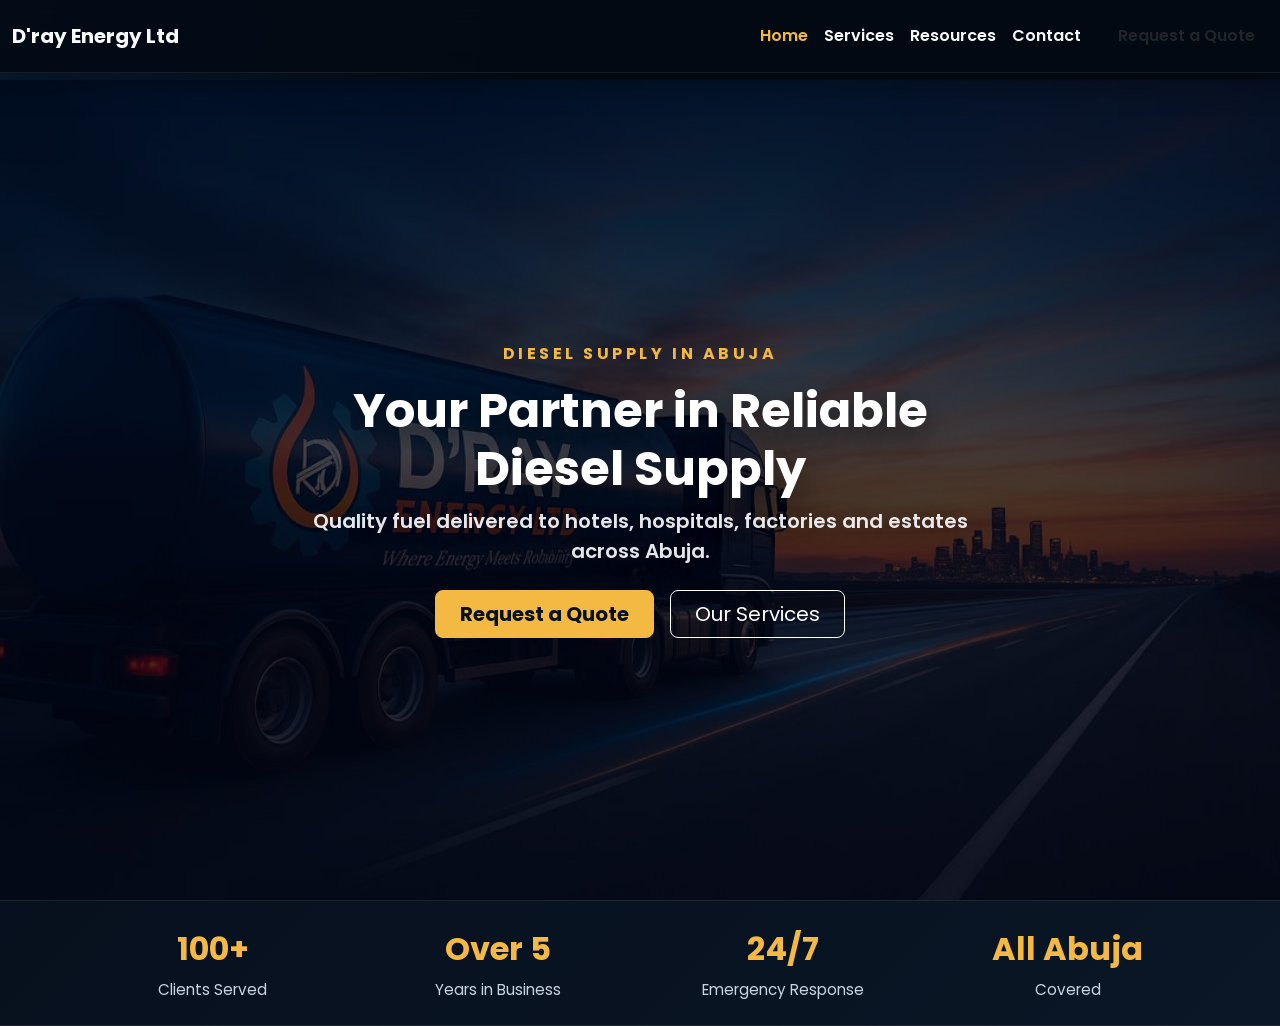
==== index.html @ 883225b1 "Add files via upload" ====
﻿<!doctype html>
<html lang="en">

<head>
  <meta charset="utf-8">
  <meta name="viewport" content="width=device-width, initial-scale=1">
  <meta name="description" content="D'Ray Energy Ltd supplies quality diesel to hotels, hospitals, factories, offices and residential estates across Abuja Nigeria. Affordable rates, fast delivery, 24/7 emergency response.">
  <meta name="keywords" content="diesel supply Abuja, fuel delivery Nigeria, bulk diesel Abuja, generator fuel Abuja, D'Ray Energy">
  <meta name="author" content="D'Ray Energy Ltd">
  <meta property="og:title" content="D'Ray Energy Ltd — Reliable Diesel Supply in Abuja">
  <meta property="og:description" content="Quality diesel delivered to your doorstep across Abuja. Hotels, hospitals, factories and estates served.">
  <meta property="og:image" content="IMAGES/dray-logo.png">
  <meta property="og:type" content="website">
  <link rel="canonical" href="https://yourusername.github.io/dray-energy">
  <title>D'ray Energy Ltd</title>
  <link href="https://cdn.jsdelivr.net/npm/bootstrap@5.3.8/dist/css/bootstrap.min.css" rel="stylesheet" integrity="sha384-sRIl4kxILFvY47J16cr9ZwB07vP4J8+LH7qKQnuqkuIAvNWLzeN8tE5YBujZqJLB" crossorigin="anonymous">
  <link href="https://fonts.googleapis.com/css2?family=Poppins:wght@400;600;700&display=swap" rel="stylesheet">
  <link rel="stylesheet" href="styles.css">
</head>

<body>
  <nav class="navbar navbar-expand-lg navbar-dark fixed-top bg-dark-charcoal py-3">
    <div class="container-fluid">
      <a class="navbar-brand fw-bold text-primary-blue" href="index.html">D'ray Energy Ltd</a>
      <button class="navbar-toggler" type="button" data-bs-toggle="collapse" data-bs-target="#navbarNav" aria-controls="navbarNav" aria-expanded="false" aria-label="Toggle navigation">
        <span class="navbar-toggler-icon"></span>
      </button>
      <div class="collapse navbar-collapse" id="navbarNav">
        <ul class="navbar-nav ms-auto align-items-lg-center">
          <li class="nav-item">
            <a class="nav-link active text-white" aria-current="page" href="index.html">Home</a>
          </li>
          <li class="nav-item">
            <a class="nav-link text-white" href="services.html">Services</a>
          </li>
          <li class="nav-item">
            <a class="nav-link text-white" href="resources.html">Resources</a>
          </li>
          <li class="nav-item">
            <a class="nav-link text-white" href="contact.html">Contact</a>
          </li>
          <li class="nav-item ms-lg-3 mt-3 mt-lg-0">
            <a class="btn btn-amber fw-semibold" href="contact.html">Request a Quote</a>
          </li>
        </ul>
      </div>
    </div>
  </nav>

  <main>
    <section class="hero d-flex align-items-center justify-content-center text-center">
      <div class="hero-overlay"></div>
      <div class="container position-relative py-5">
          <p class="eyebrow mb-3 text-uppercase">Diesel Supply in Abuja</p>
          <h1 class="display-5 fw-bold">Your Partner in Reliable Diesel Supply</h1>
          <p class="lead mb-4">Quality fuel delivered to hotels, hospitals, factories and estates across Abuja.</p>
          <div class="d-flex flex-column flex-sm-row justify-content-center gap-3">
            <a href="contact.html" class="btn btn-quote btn-lg px-4">Request a Quote</a>
            <a href="services.html" class="btn btn-outline-light btn-lg px-4">Our Services</a>
          </div>
      </div>
    </section>

    <section class="stats-strip py-4">
      <div class="container">
        <div class="row text-center text-white gy-3">
          <div class="col-6 col-md-3">
            <div class="stat-value">100+</div>
            <div class="stat-label">Clients Served</div>
          </div>
          <div class="col-6 col-md-3">
            <div class="stat-value">Over 5</div>
            <div class="stat-label">Years in Business</div>
          </div>
          <div class="col-6 col-md-3">
            <div class="stat-value">24/7</div>
            <div class="stat-label">Emergency Response</div>
          </div>
          <div class="col-6 col-md-3">
            <div class="stat-value">All Abuja</div>
            <div class="stat-label">Covered</div>
          </div>
        </div>
      </div>
    </section>
  </main>

  <script src="https://cdn.jsdelivr.net/npm/bootstrap@5.3.8/dist/js/bootstrap.bundle.min.js" crossorigin="anonymous"></script>
</body>

</html>
---- styles.css ----
﻿/* styles.css - custom styles for Dray Energy Ltd site */

@import url('https://fonts.googleapis.com/css2?family=Poppins:wght@400;600;700&display=swap');

:root {
  --primary: #0f4c81;
  --accent-gold: #f4b942;
  --accent-flame: #ff6b35;
  --bg-light: #050b16;
  --surface: rgba(8, 17, 30, 0.86);
  --surface-strong: rgba(12, 24, 43, 0.95);
  --text-dark: #f8fafc;
  --text-muted: #cbd5e1;
}

* {
  box-sizing: border-box;
}

html,
body {
  margin: 0;
  min-height: 100%;
}

body {
  font-family: 'Poppins', system-ui, -apple-system, 'Segoe UI', Roboto, 'Helvetica Neue', Arial, sans-serif;
  background: radial-gradient(circle at top left, rgba(15, 76, 129, 0.28), transparent 32%), var(--bg-light);
  color: var(--text-dark);
  padding-top: 80px;
}

body a {
  color: inherit;
}

.navbar {
  background: rgba(3, 10, 20, 0.92) !important;
  box-shadow: 0 12px 30px rgba(0, 0, 0, 0.28);
  backdrop-filter: blur(12px);
  border-bottom: 1px solid rgba(255, 255, 255, 0.08);
}

.navbar-brand,
.navbar-nav .nav-link {
  color: #f8fafc !important;
  font-weight: 600;
}

.navbar-nav .nav-link.active,
.navbar-nav .nav-link:hover {
  color: var(--accent-gold) !important;
}

.btn-quote {
  background-color: var(--accent-gold);
  border-color: var(--accent-gold);
  color: #06111f;
  font-weight: 700;
}

.btn-quote:hover,
.btn-quote:focus {
  background-color: #e0a727;
  border-color: #e0a727;
  color: #06111f;
  box-shadow: 0 0 24px rgba(244, 185, 66, 0.34);
  transform: translateY(-2px);
}

.btn-outline-light:hover,
.btn-outline-light:focus {
  background-color: rgba(255, 255, 255, 0.18);
  box-shadow: 0 0 18px rgba(255, 255, 255, 0.24);
  transform: translateY(-2px);
}

.btn-primary {
  background-color: var(--primary);
  border-color: var(--primary);
  color: #ffffff;
}

.btn-primary:hover,
.btn-primary:focus {
  background-color: #0c3d68;
  border-color: #0c3d68;
}

.btn-outline-primary {
  color: var(--primary);
  border-color: var(--primary);
}

.btn-outline-primary:hover,
.btn-outline-primary:focus {
  background-color: rgba(15, 76, 129, 0.18);
}

.btn-outline-light {
  color: #ffffff;
  border-color: #ffffff;
}

.btn-outline-light:hover,
.btn-outline-light:focus {
  background-color: rgba(255, 255, 255, 0.14);
  color: #ffffff;
}

.glass {
  background: linear-gradient(135deg, rgba(15, 28, 48, 0.95), rgba(8, 16, 30, 0.92));
  border-radius: 18px;
  box-shadow: 0 12px 30px rgba(2, 6, 23, 0.4);
  border: 1px solid rgba(255, 255, 255, 0.12);
  color: var(--text-dark);
  backdrop-filter: blur(12px);
  transition: transform 0.2s ease, box-shadow 0.2s ease, border-color 0.2s ease;
}

.glass:hover {
  transform: translateY(-3px);
  box-shadow: 0 16px 36px rgba(2, 6, 23, 0.5);
  border-color: rgba(244, 185, 66, 0.4);
}

.glass h5,
.glass h6,
.glass .display-6 {
  color: #ffffff;
  font-weight: 700;
}

.glass p {
  color: var(--text-muted);
  font-weight: 600;
  line-height: 1.7;
}

.hero {
  position: relative;
  min-height: calc(100vh - 80px);
  display: flex;
  align-items: center;
  background-image: url('IMAGES/diesel truck 2.jpeg');
  background-size: cover;
  background-position: center;
  background-repeat: no-repeat;
}

.hero-overlay {
  position: absolute;
  inset: 0;
  background: rgba(2, 6, 23, 0.72);
}

.hero .container {
  position: relative;
  z-index: 1;
  max-width: 720px;
}

.hero h1 {
  color: #ffffff;
  text-shadow: 0 10px 30px rgba(0, 0, 0, 0.55);
}

.hero .lead {
  color: rgba(248, 250, 252, 0.92);
  text-shadow: 0 4px 18px rgba(0, 0, 0, 0.28);
  font-weight: 600;
}

.hero .eyebrow {
  color: var(--accent-gold);
  letter-spacing: 0.22em;
  font-weight: 700;
}

h2,
h3,
h4,
h5,
h6 {
  color: #ffffff;
}

.stats-strip {
  background: linear-gradient(135deg, rgba(7, 16, 30, 0.95), rgba(11, 22, 39, 0.95));
  border-top: 1px solid rgba(255, 255, 255, 0.08);
  border-bottom: 1px solid rgba(255, 255, 255, 0.08);
}

.stat-value {
  font-size: 2rem;
  font-weight: 700;
  color: var(--accent-gold);
}

.stat-label {
  color: var(--text-muted);
  margin-top: 0.35rem;
  font-size: 0.95rem;
}

.form-control,
.form-select,
textarea.form-control {
  background: rgba(255, 255, 255, 0.95);
  border: 1px solid rgba(15, 76, 129, 0.16);
  color: #08111f;
}

.form-control:focus,
.form-select:focus,
textarea.form-control:focus {
  border-color: rgba(15, 76, 129, 0.9);
  box-shadow: 0 0 0 0.2rem rgba(15, 76, 129, 0.16);
}

.accordion-button:not(.collapsed) {
  background-color: var(--primary);
  color: #ffffff;
  border-color: var(--primary);
}

footer {
  background: linear-gradient(135deg, #06111f 0%, #0f4c81 100%);
  color: #ffffff;
}

footer a {
  color: var(--accent-gold);
}

.border-instagram {
  border-left: 4px solid var(--accent-flame) !important;
}

.border-facebook {
  border-left: 4px solid var(--primary) !important;
}

.text-muted {
  color: var(--text-muted) !important;
}

.service-pill {
  background: linear-gradient(135deg, rgba(15, 28, 48, 0.96), rgba(8, 16, 30, 0.95));
  color: #ffffff;
  font-weight: 700;
  border: 1px solid rgba(255, 255, 255, 0.14);
  box-shadow: 0 12px 24px rgba(4, 29, 51, 0.28);
  padding: 0.6rem 0.95rem;
  backdrop-filter: blur(10px);
}

.service-title {
  color: #ffffff;
  font-weight: 700;
}

.section-copy {
  color: var(--text-muted);
  font-weight: 600;
  line-height: 1.7;
}

@media (max-width: 767.98px) {
  .hero {
    min-height: calc(80vh - 80px);
  }

  .hero h1 {
    font-size: 2.5rem;
  }

  .navbar-nav {
    text-align: center;
  }
}

@media (max-width: 575.98px) {
  .hero {
    padding-top: 3rem;
    padding-bottom: 3rem;
  }
}
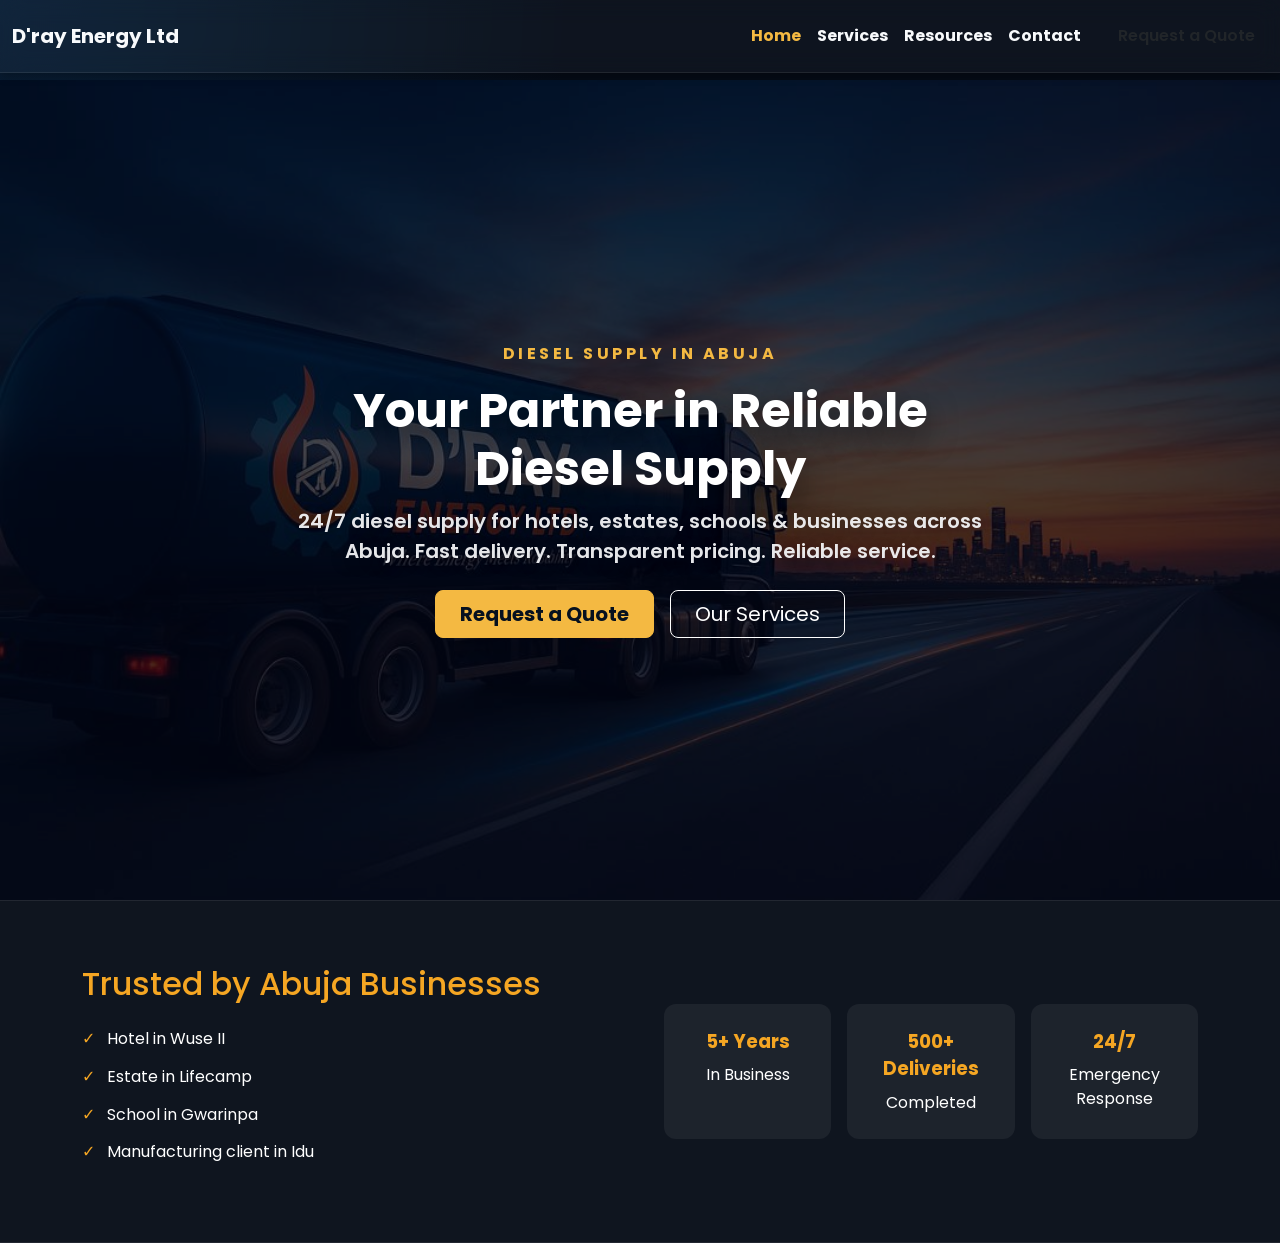
==== commit f5db06b5: "Add files via upload" ====
--- a/index.html
+++ b/index.html
@@ -53,7 +53,7 @@
       <div class="container position-relative py-5">
           <p class="eyebrow mb-3 text-uppercase">Diesel Supply in Abuja</p>
           <h1 class="display-5 fw-bold">Your Partner in Reliable Diesel Supply</h1>
-          <p class="lead mb-4">Quality fuel delivered to hotels, hospitals, factories and estates across Abuja.</p>
+          <p class="lead mb-4">24/7 diesel supply for hotels, estates, schools &amp; businesses across Abuja. Fast delivery. Transparent pricing. Reliable service.</p>
           <div class="d-flex flex-column flex-sm-row justify-content-center gap-3">
             <a href="contact.html" class="btn btn-quote btn-lg px-4">Request a Quote</a>
             <a href="services.html" class="btn btn-outline-light btn-lg px-4">Our Services</a>
@@ -61,24 +61,33 @@
       </div>
     </section>
 
-    <section class="stats-strip py-4">
+    <section class="trust-section">
       <div class="container">
-        <div class="row text-center text-white gy-3">
-          <div class="col-6 col-md-3">
-            <div class="stat-value">100+</div>
-            <div class="stat-label">Clients Served</div>
+        <div class="row align-items-center g-5">
+          <div class="col-lg-6">
+            <h2 class="trust-heading">Trusted by Abuja Businesses</h2>
+            <ul class="trust-list">
+              <li><span class="trust-check">✓</span>Hotel in Wuse II</li>
+              <li><span class="trust-check">✓</span>Estate in Lifecamp</li>
+              <li><span class="trust-check">✓</span>School in Gwarinpa</li>
+              <li><span class="trust-check">✓</span>Manufacturing client in Idu</li>
+            </ul>
           </div>
-          <div class="col-6 col-md-3">
-            <div class="stat-value">Over 5</div>
-            <div class="stat-label">Years in Business</div>
-          </div>
-          <div class="col-6 col-md-3">
-            <div class="stat-value">24/7</div>
-            <div class="stat-label">Emergency Response</div>
-          </div>
-          <div class="col-6 col-md-3">
-            <div class="stat-value">All Abuja</div>
-            <div class="stat-label">Covered</div>
+          <div class="col-lg-6">
+            <div class="trust-stats">
+              <div class="trust-stat-box">
+                <strong>5+ Years</strong>
+                <span>In Business</span>
+              </div>
+              <div class="trust-stat-box">
+                <strong>500+ Deliveries</strong>
+                <span>Completed</span>
+              </div>
+              <div class="trust-stat-box">
+                <strong>24/7</strong>
+                <span>Emergency Response</span>
+              </div>
+            </div>
           </div>
         </div>
       </div>
--- a/styles.css
+++ b/styles.css
@@ -35,8 +35,12 @@
 }
 
 .navbar {
-  background: rgba(3, 10, 20, 0.92) !important;
-  box-shadow: 0 12px 30px rgba(0, 0, 0, 0.28);
+  position: fixed;
+  top: 0;
+  width: 100%;
+  z-index: 1050;
+  background-color: rgba(255,255,255,0.04) !important;
+  box-shadow: 0 2px 10px rgba(0,0,0,0.3);
   backdrop-filter: blur(12px);
   border-bottom: 1px solid rgba(255, 255, 255, 0.08);
 }
@@ -44,12 +48,25 @@
 .navbar-brand,
 .navbar-nav .nav-link {
   color: #f8fafc !important;
-  font-weight: 600;
+  font-weight: 700;
 }
 
 .navbar-nav .nav-link.active,
 .navbar-nav .nav-link:hover {
   color: var(--accent-gold) !important;
+}
+
+.navbar .offcanvas {
+  background-color: rgba(255,255,255,0.04) !important;
+  color: #ffffff;
+}
+
+.navbar .offcanvas-title {
+  color: #ffffff;
+}
+
+.navbar .offcanvas .btn-close {
+  filter: invert(1);
 }
 
 .btn-quote {
@@ -185,22 +202,59 @@
   color: #ffffff;
 }
 
-.stats-strip {
-  background: linear-gradient(135deg, rgba(7, 16, 30, 0.95), rgba(11, 22, 39, 0.95));
-  border-top: 1px solid rgba(255, 255, 255, 0.08);
-  border-bottom: 1px solid rgba(255, 255, 255, 0.08);
-}
-
-.stat-value {
-  font-size: 2rem;
-  font-weight: 700;
-  color: var(--accent-gold);
-}
-
-.stat-label {
-  color: var(--text-muted);
-  margin-top: 0.35rem;
-  font-size: 0.95rem;
+.trust-section {
+  background: rgba(255,255,255,0.04);
+  padding: 4rem 1rem;
+  border-top: 1px solid rgba(255,255,255,0.08);
+  border-bottom: 1px solid rgba(255,255,255,0.08);
+}
+
+.trust-heading {
+  color: #f5a623;
+  margin-bottom: 1.5rem;
+}
+
+.trust-list {
+  list-style: none;
+  margin: 0;
+  padding: 0;
+}
+
+.trust-list li {
+  color: #ffffff;
+  font-size: 1rem;
+  margin-bottom: 0.85rem;
+}
+
+.trust-check {
+  color: #f5a623;
+  font-weight: 700;
+  margin-right: 0.75rem;
+}
+
+.trust-stats {
+  display: grid;
+  grid-template-columns: repeat(3, 1fr);
+  gap: 1rem;
+}
+
+.trust-stat-box {
+  background: rgba(255,255,255,0.06);
+  border-radius: 12px;
+  padding: 1.5rem 1rem;
+  text-align: center;
+}
+
+.trust-stat-box strong {
+  color: #f5a623;
+  display: block;
+  font-size: 1.15rem;
+}
+
+.trust-stat-box span {
+  color: #ffffff;
+  display: block;
+  margin-top: 0.5rem;
 }
 
 .form-control,
@@ -266,6 +320,20 @@
   line-height: 1.7;
 }
 
+.contact-info-card {
+  background: rgba(255,255,255,0.08);
+  border: 1px solid rgba(255,255,255,0.15);
+}
+
+.contact-info-card p,
+.contact-info-card a {
+  color: #ffffff !important;
+}
+
+.contact-info-card a:hover {
+  text-decoration: underline !important;
+}
+
 @media (max-width: 767.98px) {
   .hero {
     min-height: calc(80vh - 80px);
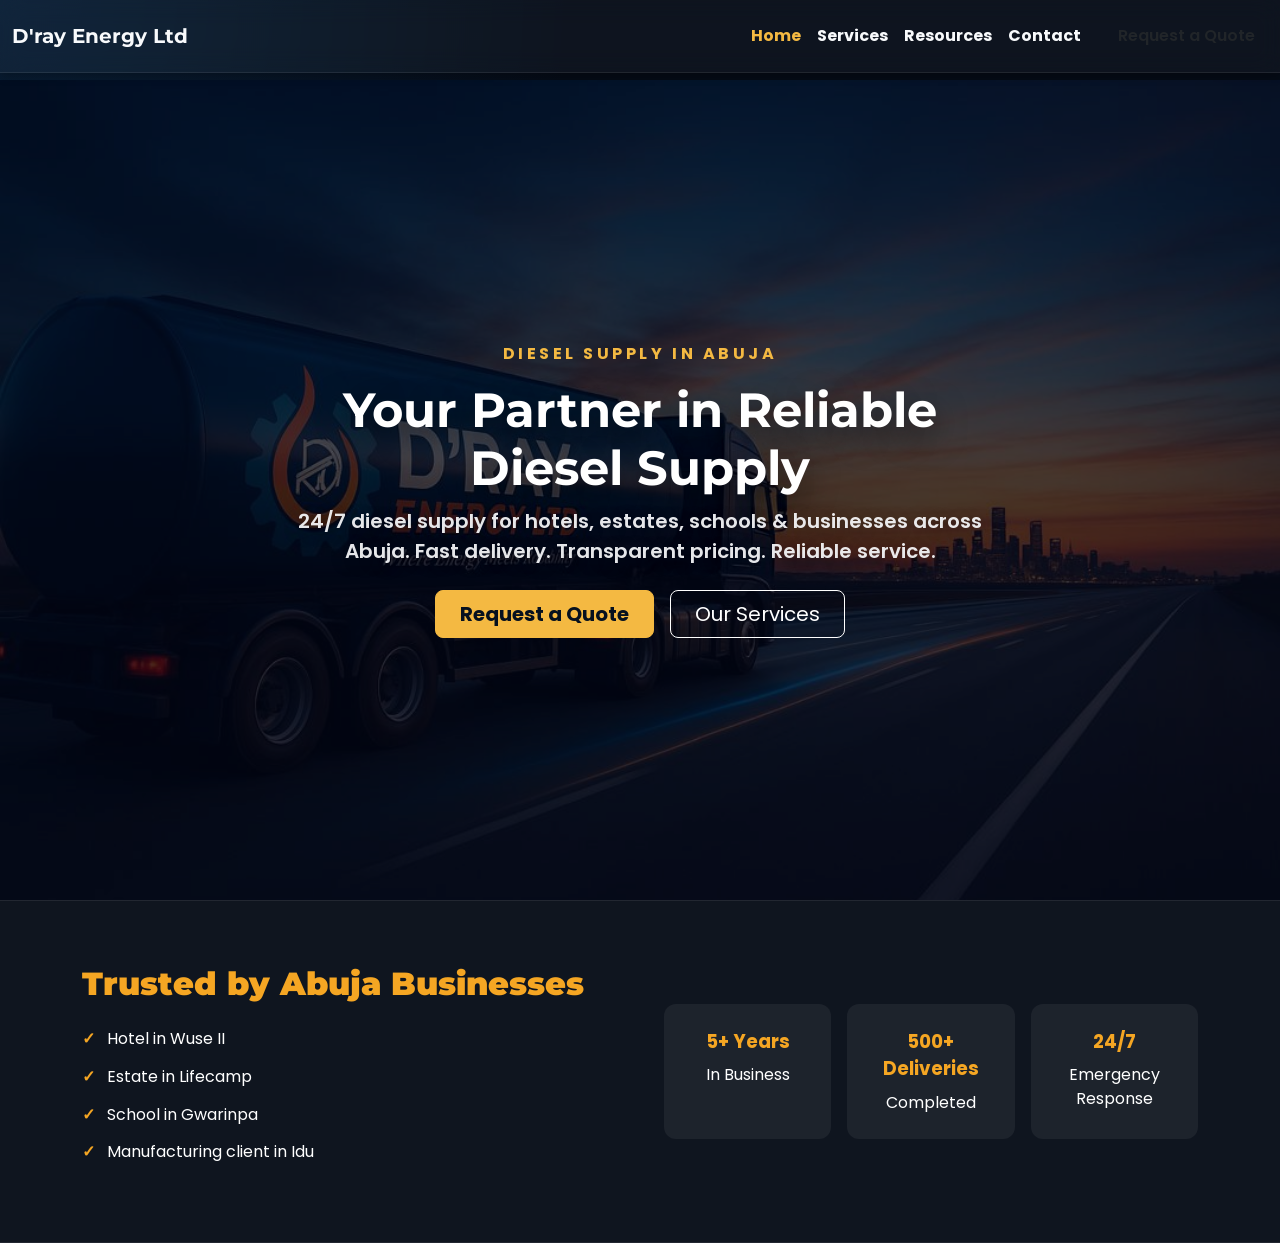
==== commit 3d1f8f98: "Add files via upload" ====
--- a/index.html
+++ b/index.html
@@ -14,7 +14,7 @@
   <link rel="canonical" href="https://yourusername.github.io/dray-energy">
   <title>D'ray Energy Ltd</title>
   <link href="https://cdn.jsdelivr.net/npm/bootstrap@5.3.8/dist/css/bootstrap.min.css" rel="stylesheet" integrity="sha384-sRIl4kxILFvY47J16cr9ZwB07vP4J8+LH7qKQnuqkuIAvNWLzeN8tE5YBujZqJLB" crossorigin="anonymous">
-  <link href="https://fonts.googleapis.com/css2?family=Poppins:wght@400;600;700&display=swap" rel="stylesheet">
+  <link href="https://fonts.googleapis.com/css2?family=Montserrat:wght@400;600;700;900&family=Poppins:wght@400;600;700&display=swap" rel="stylesheet">
   <link rel="stylesheet" href="styles.css">
 </head>
 
@@ -75,17 +75,19 @@
           </div>
           <div class="col-lg-6">
             <div class="trust-stats">
-              <div class="trust-stat-box">
-                <strong>5+ Years</strong>
-                <span>In Business</span>
-              </div>
-              <div class="trust-stat-box">
-                <strong>500+ Deliveries</strong>
-                <span>Completed</span>
-              </div>
-              <div class="trust-stat-box">
-                <strong>24/7</strong>
-                <span>Emergency Response</span>
+              <div class="stats-scroll-container">
+                <div class="trust-stat-box stat-box">
+                  <strong>5+ Years</strong>
+                  <span>In Business</span>
+                </div>
+                <div class="trust-stat-box stat-box">
+                  <strong>500+ Deliveries</strong>
+                  <span>Completed</span>
+                </div>
+                <div class="trust-stat-box stat-box">
+                  <strong>24/7</strong>
+                  <span>Emergency Response</span>
+                </div>
               </div>
             </div>
           </div>
--- a/styles.css
+++ b/styles.css
@@ -1,6 +1,6 @@
 ﻿/* styles.css - custom styles for Dray Energy Ltd site */
 
-@import url('https://fonts.googleapis.com/css2?family=Poppins:wght@400;600;700&display=swap');
+@import url('https://fonts.googleapis.com/css2?family=Montserrat:wght@400;600;700;900&family=Poppins:wght@400;600;700&display=swap');
 
 :root {
   --primary: #0f4c81;
@@ -23,8 +23,13 @@
   min-height: 100%;
 }
 
+.navbar-brand, h1, h2, h3 {
+  font-family: 'Montserrat', sans-serif;
+  font-weight: 900;
+}
+
 body {
-  font-family: 'Poppins', system-ui, -apple-system, 'Segoe UI', Roboto, 'Helvetica Neue', Arial, sans-serif;
+  font-family: 'Poppins', sans-serif;
   background: radial-gradient(circle at top left, rgba(15, 76, 129, 0.28), transparent 32%), var(--bg-light);
   color: var(--text-dark);
   padding-top: 80px;
@@ -233,9 +238,42 @@
 }
 
 .trust-stats {
-  display: grid;
-  grid-template-columns: repeat(3, 1fr);
+  display: block;
+}
+
+.stats-scroll-container {
+  display: flex;
   gap: 1rem;
+  overflow-x: auto;
+  padding-bottom: 0.5rem;
+  scrollbar-width: none;
+  -ms-overflow-style: none;
+}
+
+.stats-scroll-container::-webkit-scrollbar {
+  display: none;
+}
+
+.stat-box {
+  min-width: 140px;
+  flex-shrink: 0;
+}
+
+@media (min-width: 768px) {
+  .trust-stats {
+    display: grid;
+    grid-template-columns: repeat(3, 1fr);
+    gap: 1rem;
+  }
+  
+  .stats-scroll-container {
+    display: contents;
+    overflow-x: visible;
+  }
+  
+  .stat-box {
+    min-width: auto;
+  }
 }
 
 .trust-stat-box {
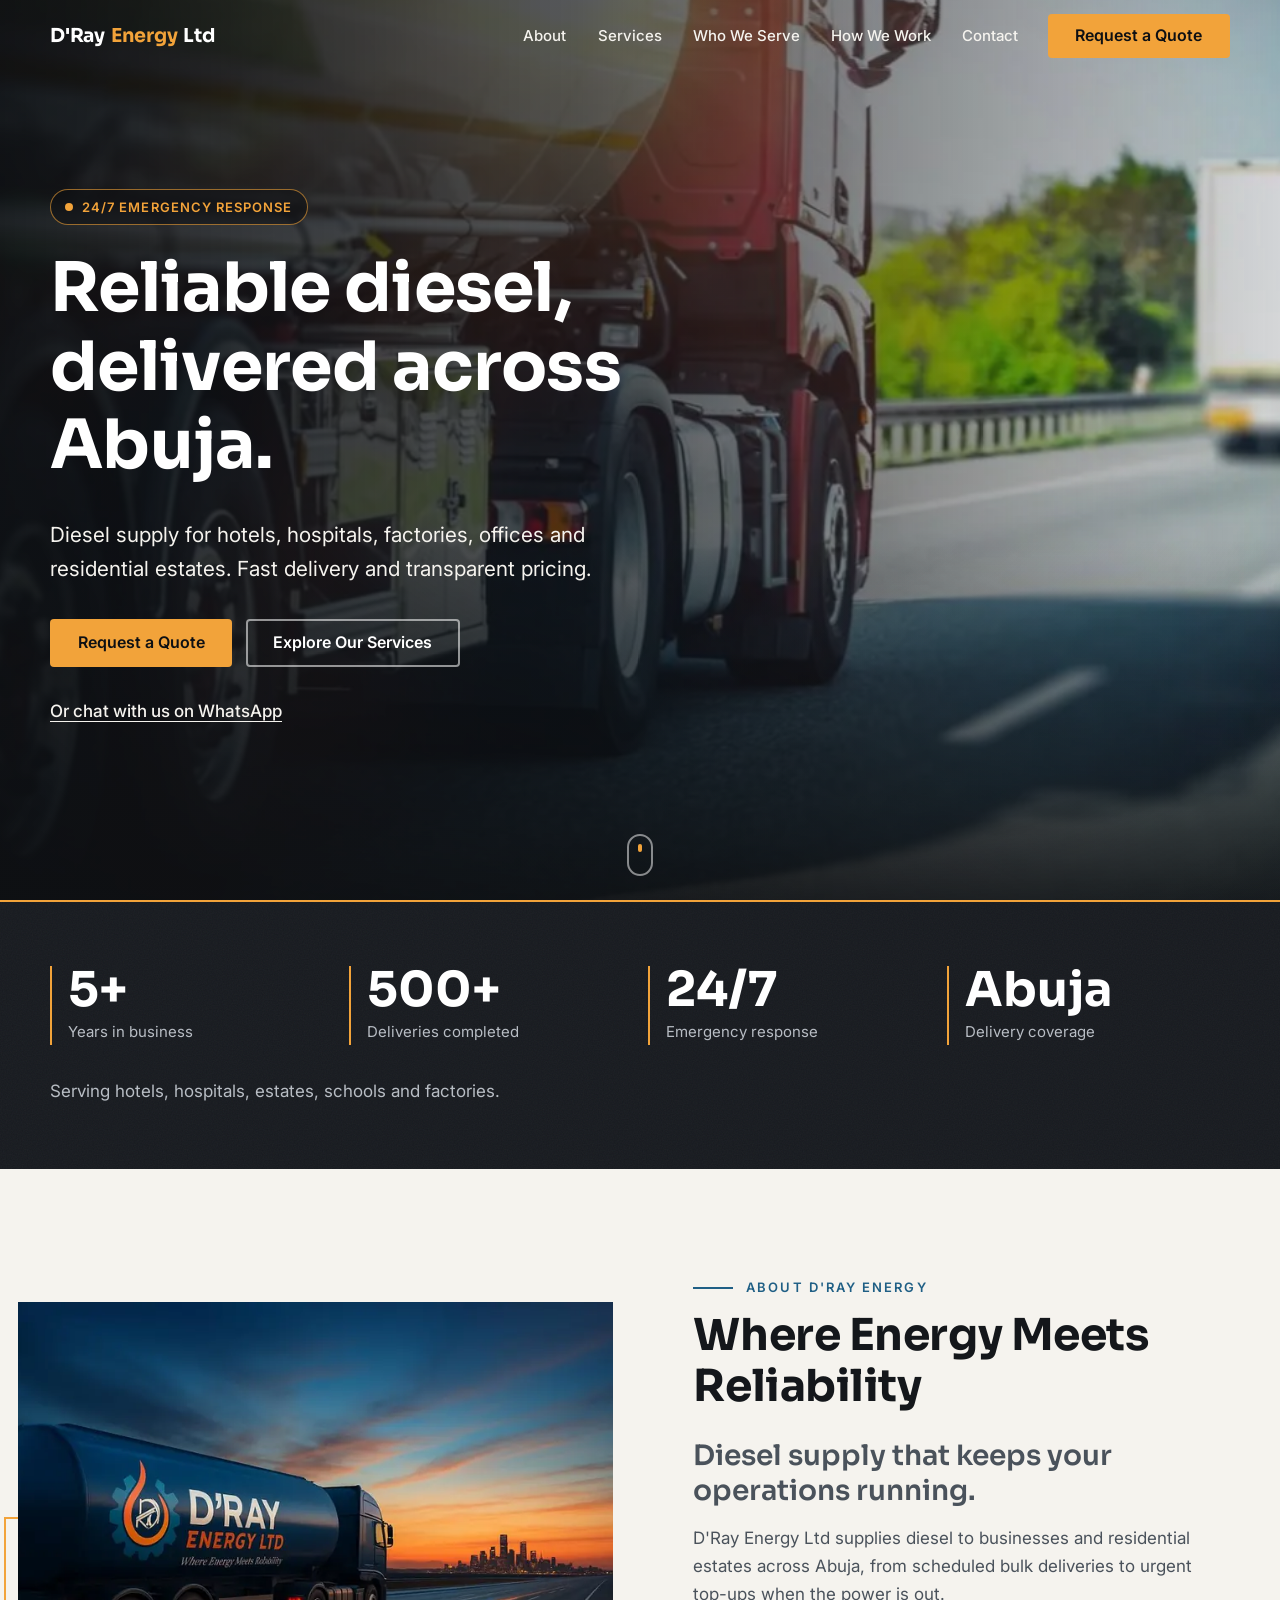
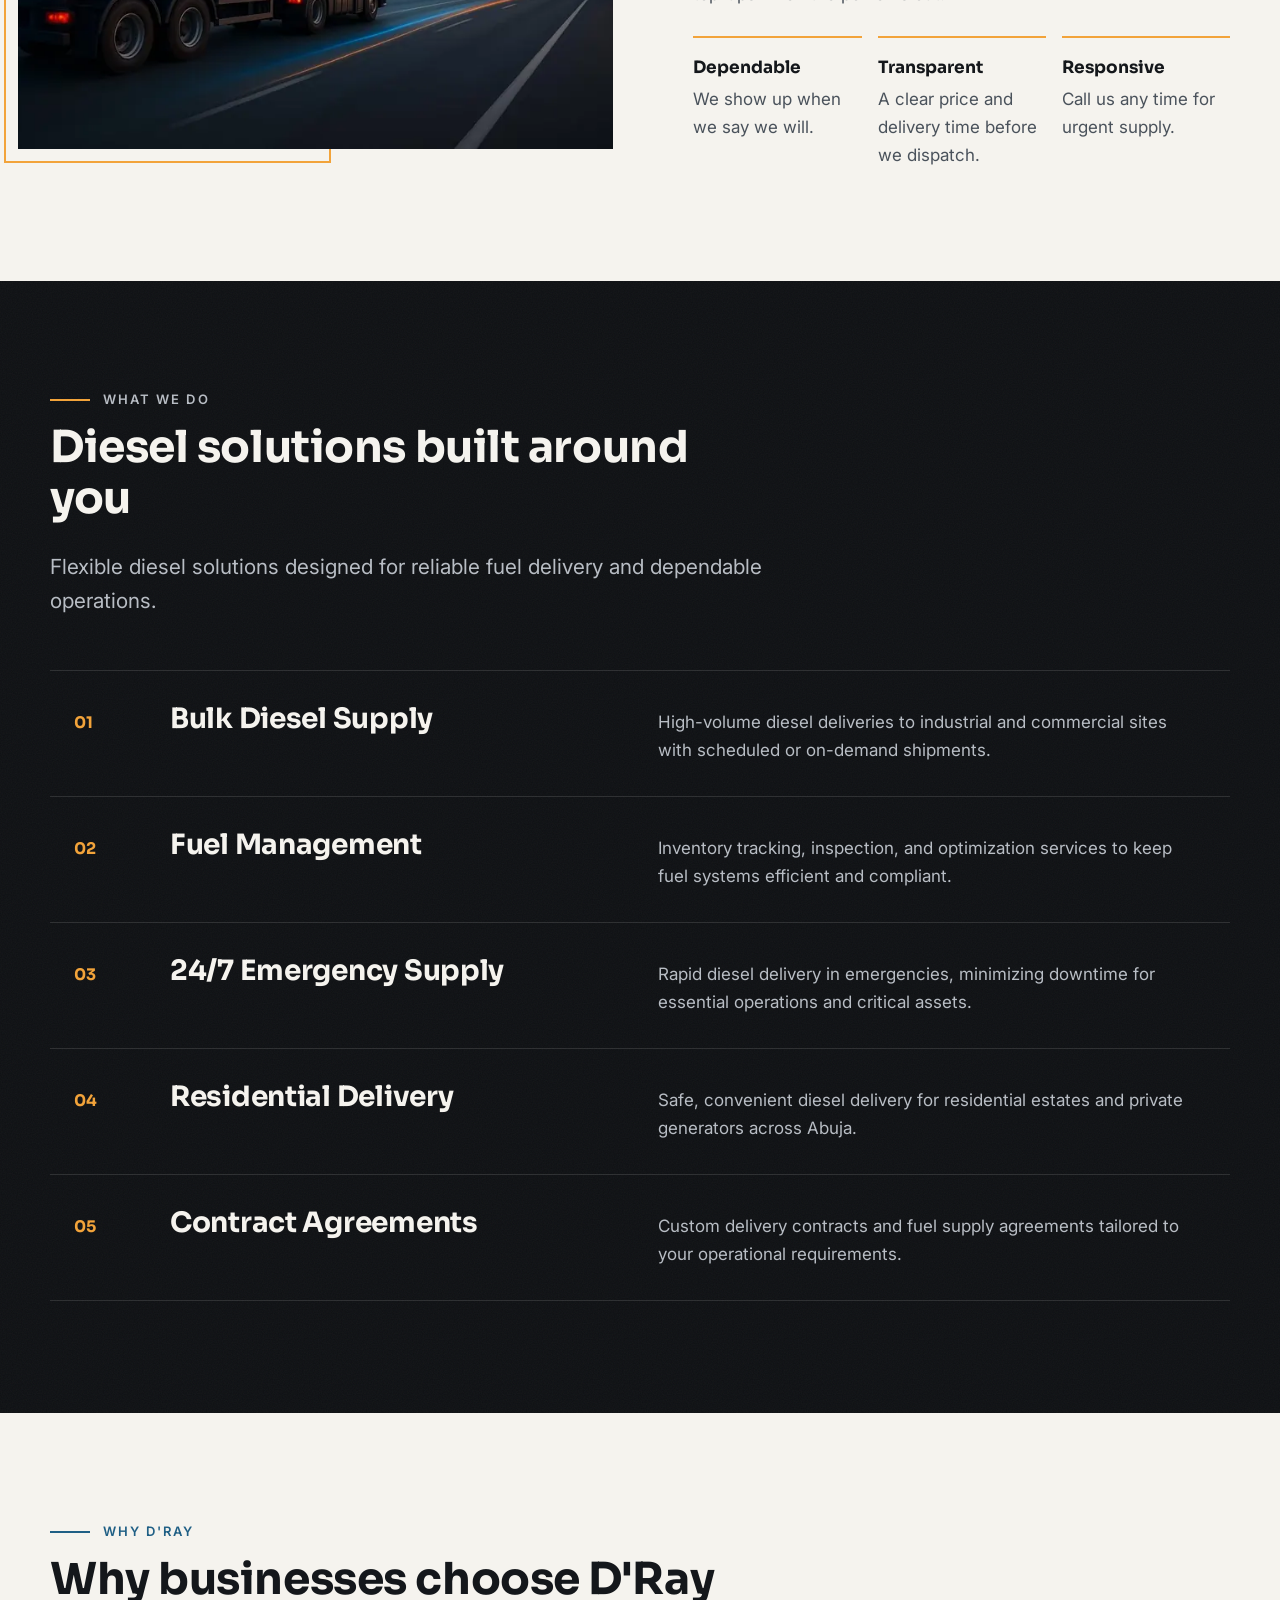
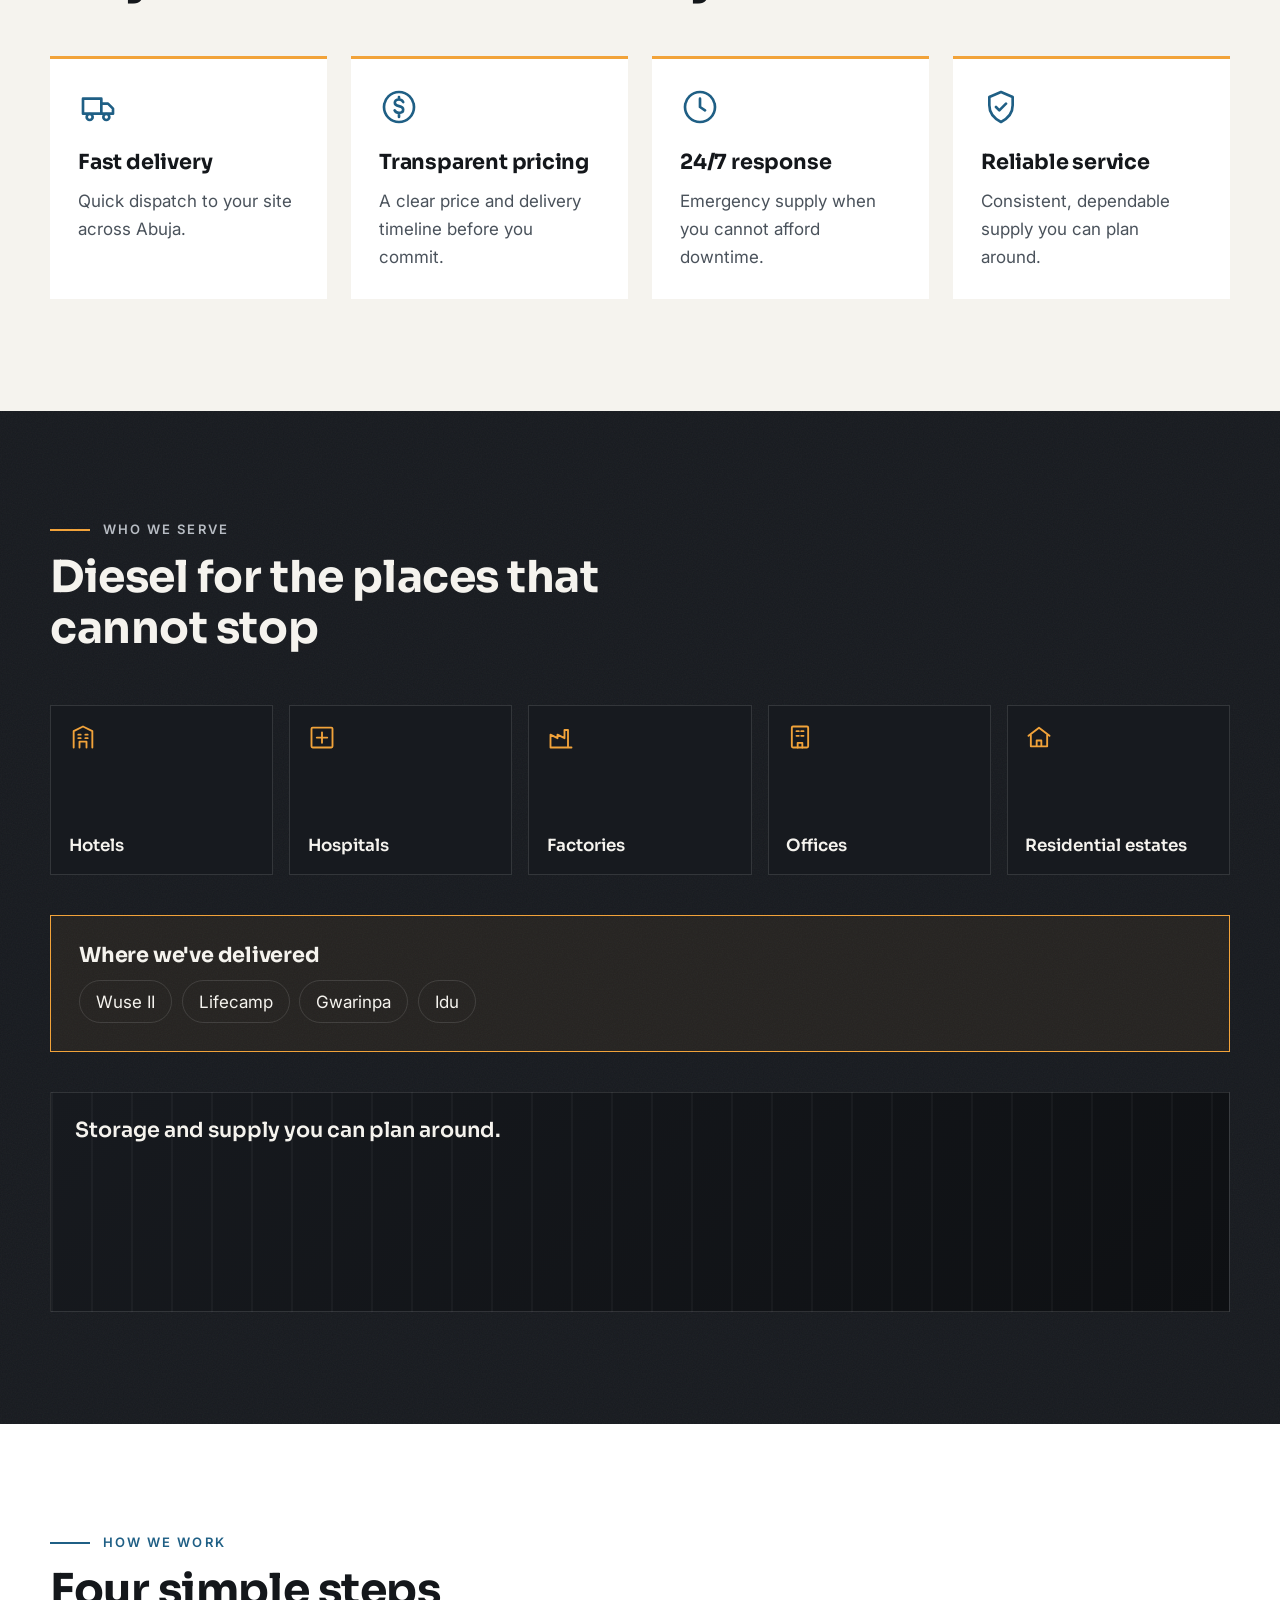
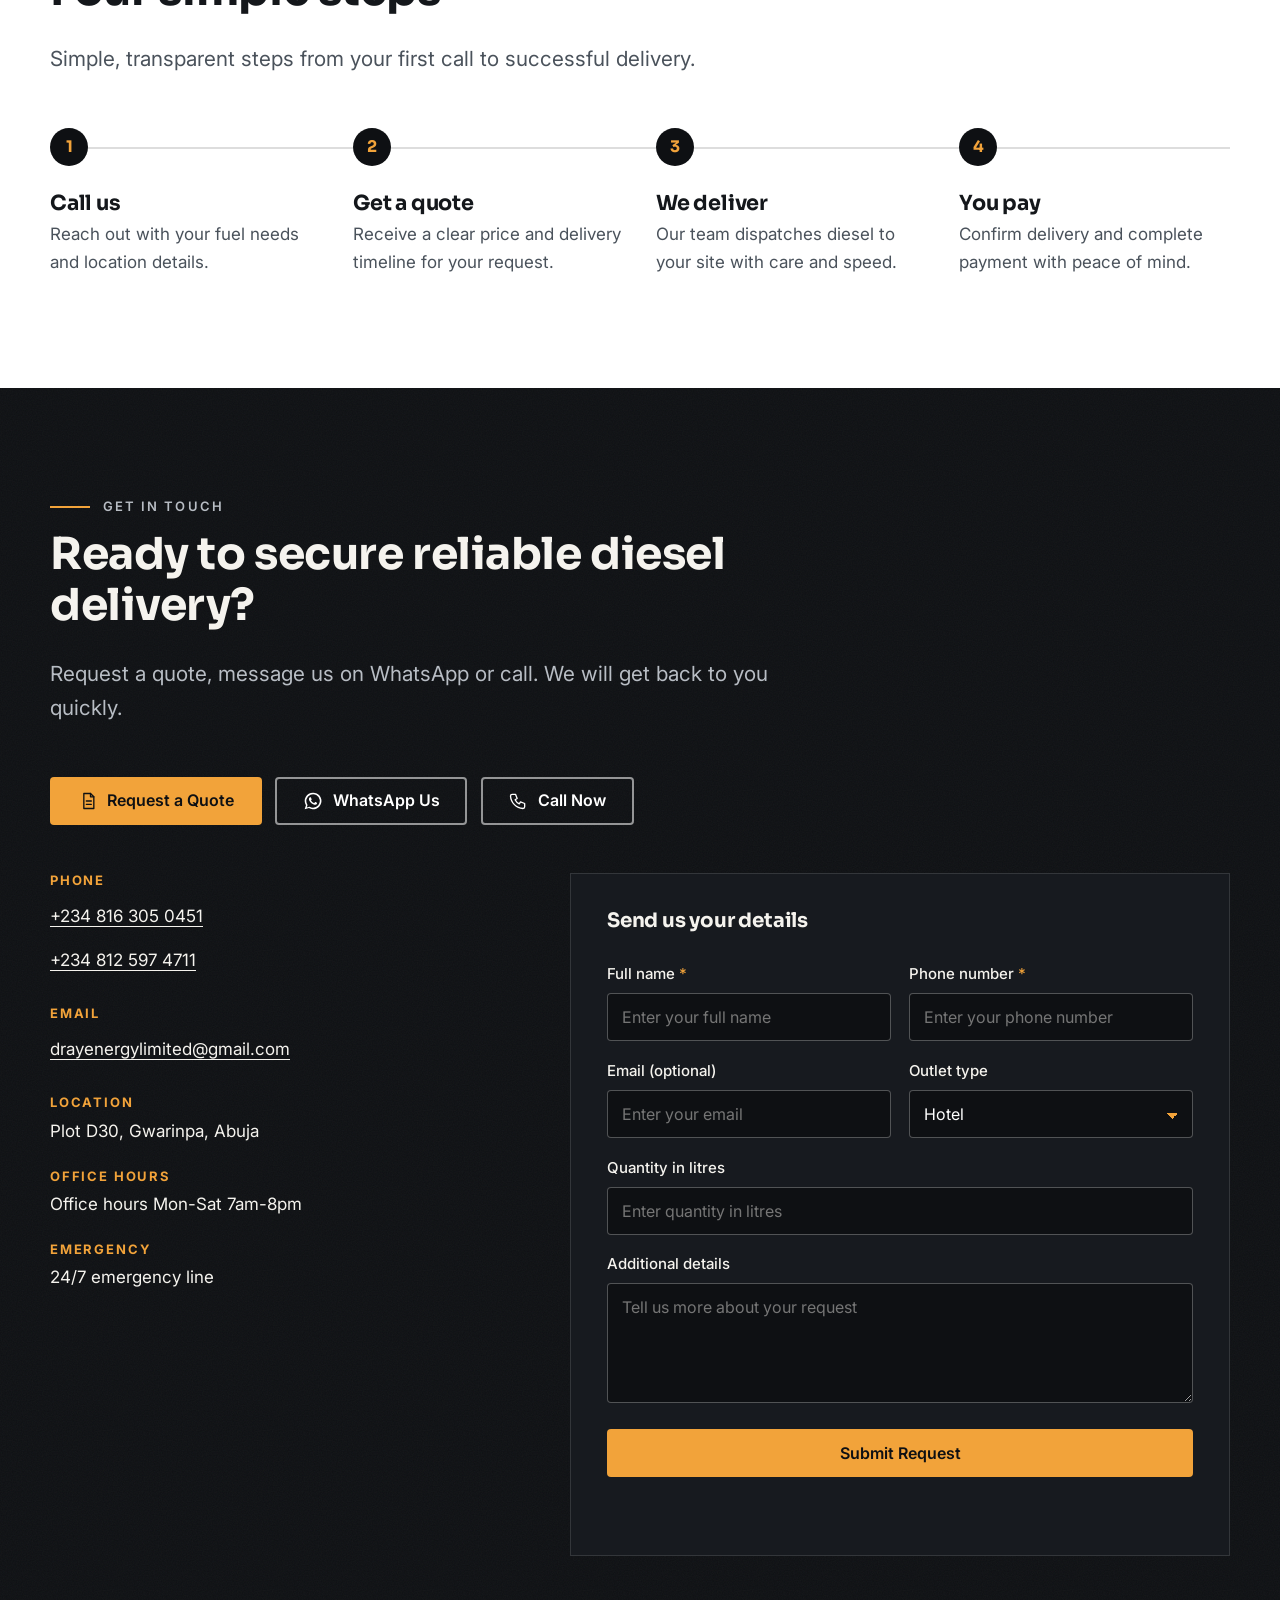
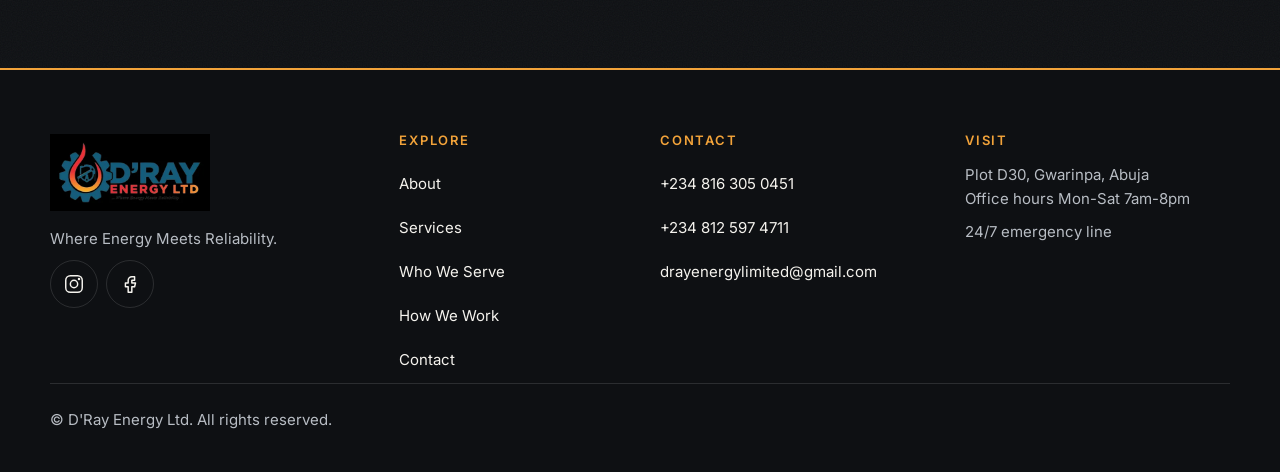
==== commit 03a776e7: "feat: single-page redesign with new styles and scripts" ====
--- a/index.html
+++ b/index.html
@@ -1,102 +1,326 @@
-﻿<!doctype html>
+<!doctype html>
 <html lang="en">
-
 <head>
-  <meta charset="utf-8">
-  <meta name="viewport" content="width=device-width, initial-scale=1">
-  <meta name="description" content="D'Ray Energy Ltd supplies quality diesel to hotels, hospitals, factories, offices and residential estates across Abuja Nigeria. Affordable rates, fast delivery, 24/7 emergency response.">
-  <meta name="keywords" content="diesel supply Abuja, fuel delivery Nigeria, bulk diesel Abuja, generator fuel Abuja, D'Ray Energy">
-  <meta name="author" content="D'Ray Energy Ltd">
-  <meta property="og:title" content="D'Ray Energy Ltd — Reliable Diesel Supply in Abuja">
-  <meta property="og:description" content="Quality diesel delivered to your doorstep across Abuja. Hotels, hospitals, factories and estates served.">
-  <meta property="og:image" content="IMAGES/dray-logo.png">
-  <meta property="og:type" content="website">
-  <link rel="canonical" href="https://yourusername.github.io/dray-energy">
-  <title>D'ray Energy Ltd</title>
-  <link href="https://cdn.jsdelivr.net/npm/bootstrap@5.3.8/dist/css/bootstrap.min.css" rel="stylesheet" integrity="sha384-sRIl4kxILFvY47J16cr9ZwB07vP4J8+LH7qKQnuqkuIAvNWLzeN8tE5YBujZqJLB" crossorigin="anonymous">
-  <link href="https://fonts.googleapis.com/css2?family=Montserrat:wght@400;600;700;900&family=Poppins:wght@400;600;700&display=swap" rel="stylesheet">
-  <link rel="stylesheet" href="styles.css">
+<meta charset="utf-8">
+<meta name="viewport" content="width=device-width, initial-scale=1">
+<title>D'Ray Energy Ltd | Reliable Diesel Supply in Abuja</title>
+<meta name="description" content="D'Ray Energy Ltd supplies quality diesel to hotels, hospitals, factories, offices and residential estates across Abuja. Fast delivery, transparent pricing, 24/7 emergency response.">
+<meta name="author" content="D'Ray Energy Ltd">
+<meta name="theme-color" content="#0E1013">
+<!-- Canonical URL is an assumption (default GitHub Pages address). Update here, in og:url, og:image, JSON-LD, sitemap.xml and robots.txt if a custom domain is used. -->
+<link rel="canonical" href="https://ikennaemejuru1-hash.github.io/dray-energy/">
+<meta property="og:type" content="website">
+<meta property="og:title" content="D'Ray Energy Ltd | Reliable Diesel Supply in Abuja">
+<meta property="og:description" content="Quality diesel delivered across Abuja to hotels, hospitals, factories, offices and estates. 24/7 emergency response.">
+<meta property="og:url" content="https://ikennaemejuru1-hash.github.io/dray-energy/">
+<meta property="og:image" content="https://ikennaemejuru1-hash.github.io/dray-energy/IMAGES/og-image.jpg">
+<meta property="og:image:width" content="1200">
+<meta property="og:image:height" content="630">
+<meta name="twitter:card" content="summary_large_image">
+<link rel="icon" href="IMAGES/favicon.ico" sizes="any">
+<link rel="icon" type="image/png" sizes="32x32" href="IMAGES/favicon-32.png">
+<link rel="apple-touch-icon" href="IMAGES/apple-touch-icon.png">
+<link rel="preconnect" href="https://fonts.googleapis.com">
+<link rel="preconnect" href="https://fonts.gstatic.com" crossorigin>
+<link rel="stylesheet" href="https://fonts.googleapis.com/css2?family=Inter:wght@400;500&amp;family=Sora:wght@600;700&amp;display=swap">
+<link rel="stylesheet" href="css/styles.css">
+<script>document.documentElement.classList.add("js");</script>
+<script type="application/ld+json">
+{
+  "@context": "https://schema.org",
+  "@type": "LocalBusiness",
+  "name": "D'Ray Energy Ltd",
+  "description": "Diesel supply and delivery in Abuja, Nigeria.",
+  "url": "https://ikennaemejuru1-hash.github.io/dray-energy/",
+  "image": "https://ikennaemejuru1-hash.github.io/dray-energy/IMAGES/og-image.jpg",
+  "telephone": "+2348163050451",
+  "email": "drayenergylimited@gmail.com",
+  "address": {
+    "@type": "PostalAddress",
+    "streetAddress": "Plot D30, Gwarinpa",
+    "addressLocality": "Abuja",
+    "addressCountry": "NG"
+  },
+  "openingHoursSpecification": [
+    {
+      "@type": "OpeningHoursSpecification",
+      "dayOfWeek": ["Monday", "Tuesday", "Wednesday", "Thursday", "Friday", "Saturday"],
+      "opens": "07:00",
+      "closes": "20:00"
+    }
+  ],
+  "sameAs": [
+    "https://www.instagram.com/drayenergylimited?igsh=MTMyeDlqOXNjcGppNg==",
+    "https://www.facebook.com/share/1CXXJcSccs/?mibextid=wwXIfr"
+  ]
+}
+</script>
 </head>
-
 <body>
-  <nav class="navbar navbar-expand-lg navbar-dark fixed-top bg-dark-charcoal py-3">
-    <div class="container-fluid">
-      <a class="navbar-brand fw-bold text-primary-blue" href="index.html">D'ray Energy Ltd</a>
-      <button class="navbar-toggler" type="button" data-bs-toggle="collapse" data-bs-target="#navbarNav" aria-controls="navbarNav" aria-expanded="false" aria-label="Toggle navigation">
-        <span class="navbar-toggler-icon"></span>
-      </button>
-      <div class="collapse navbar-collapse" id="navbarNav">
-        <ul class="navbar-nav ms-auto align-items-lg-center">
-          <li class="nav-item">
-            <a class="nav-link active text-white" aria-current="page" href="index.html">Home</a>
-          </li>
-          <li class="nav-item">
-            <a class="nav-link text-white" href="services.html">Services</a>
-          </li>
-          <li class="nav-item">
-            <a class="nav-link text-white" href="resources.html">Resources</a>
-          </li>
-          <li class="nav-item">
-            <a class="nav-link text-white" href="contact.html">Contact</a>
-          </li>
-          <li class="nav-item ms-lg-3 mt-3 mt-lg-0">
-            <a class="btn btn-amber fw-semibold" href="contact.html">Request a Quote</a>
-          </li>
-        </ul>
+<a class="skip-link" href="#about">Skip to content</a>
+
+<header class="nav" id="nav">
+  <div class="wrap">
+    <a class="brand" href="#hero" aria-label="D'Ray Energy Ltd, back to top">D'Ray <span>Energy</span> Ltd</a>
+    <nav class="nav__links" aria-label="Primary">
+      <a href="#about">About</a>
+      <a href="#services">Services</a>
+      <a href="#who">Who We Serve</a>
+      <a href="#process">How We Work</a>
+      <a href="#contact">Contact</a>
+      <a class="btn btn--amber" href="#contact">Request a Quote</a>
+    </nav>
+    <button class="menu-btn" id="menu-btn" type="button" aria-expanded="false" aria-controls="menu" aria-label="Open menu">
+      <span></span><span></span><span></span>
+    </button>
+  </div>
+</header>
+
+<div class="menu" id="menu" role="dialog" aria-modal="true" aria-label="Site menu">
+  <a href="#about">About</a>
+  <a href="#services">Services</a>
+  <a href="#who">Who We Serve</a>
+  <a href="#process">How We Work</a>
+  <a href="#contact">Contact</a>
+  <a class="btn btn--amber" href="#contact">Request a Quote</a>
+</div>
+
+<main>
+<!-- HERO -->
+<section class="hero" id="hero" aria-labelledby="hero-title">
+  <div class="hero__media" data-parallax>
+    <picture>
+      <source media="(max-width: 767px)" type="image/webp" srcset="IMAGES/truck-1-mobile-480.webp 480w, IMAGES/truck-1-mobile-574.webp 574w" sizes="100vw">
+      <source media="(max-width: 767px)" type="image/jpeg" srcset="IMAGES/truck-1-mobile-480.jpg 480w, IMAGES/truck-1-mobile-574.jpg 574w" sizes="100vw">
+      <source type="image/webp" srcset="IMAGES/truck-1-480.webp 480w, IMAGES/truck-1-800.webp 800w, IMAGES/truck-1-1080.webp 1080w" sizes="100vw">
+      <img src="IMAGES/truck-1-1080.jpg" srcset="IMAGES/truck-1-480.jpg 480w, IMAGES/truck-1-800.jpg 800w, IMAGES/truck-1-1080.jpg 1080w" sizes="100vw" width="1080" height="717" fetchpriority="high" alt="D'Ray Energy diesel delivery truck on the road in Abuja">
+    </picture>
+  </div>
+  <div class="hero__inner">
+    <p class="chip"><i></i>24/7 emergency response</p>
+    <h1 id="hero-title">Reliable diesel, delivered across Abuja.</h1>
+    <p class="hero__sub">Diesel supply for hotels, hospitals, factories, offices and residential estates. Fast delivery and transparent pricing.</p>
+    <div class="hero__actions">
+      <a class="btn btn--amber" href="#contact">Request a Quote</a>
+      <a class="btn btn--ghost" href="#services">Explore Our Services</a>
+    </div>
+    <a class="hero__wa" href="https://wa.me/2348163050451?text=Hello%20D%27Ray%20Energy%2C%20I%27d%20like%20a%20quote..." rel="noopener">Or chat with us on WhatsApp</a>
+  </div>
+  <span class="scroll-cue" aria-hidden="true"></span>
+</section>
+
+<!-- TRUST -->
+<section class="section section--surface trust" id="trust" aria-label="Key facts">
+  <div class="wrap">
+    <ul class="stats">
+      <li class="stat reveal" style="--i:0"><strong><span data-count="5">5</span>+</strong><span>Years in business</span></li>
+      <li class="stat reveal" style="--i:1"><strong><span data-count="500">500</span>+</strong><span>Deliveries completed</span></li>
+      <li class="stat reveal" style="--i:2"><strong>24/7</strong><span>Emergency response</span></li>
+      <li class="stat reveal" style="--i:3"><strong>Abuja</strong><span>Delivery coverage</span></li>
+    </ul>
+    <p class="trust__line reveal">Serving hotels, hospitals, estates, schools and factories.</p>
+  </div>
+</section>
+
+<!-- ABOUT -->
+<section class="section section--light" id="about" aria-labelledby="about-title">
+  <div class="wrap split">
+    <div class="about__photo reveal">
+      <!-- To use the user's IBC tote tank photo here, upload it as IMAGES/ibc-tank.jpeg and replace the two lines below
+           (the <source> and <img src>) with: <img src="IMAGES/ibc-tank.jpeg" width="1080" height="720" loading="lazy" alt="IBC tote tank used for diesel storage"> -->
+      <picture>
+        <source type="image/webp" srcset="IMAGES/truck-2-480.webp 480w, IMAGES/truck-2-800.webp 800w, IMAGES/truck-2-1080.webp 1080w" sizes="(min-width: 900px) 45vw, 100vw">
+        <img src="IMAGES/truck-2-1080.jpg" srcset="IMAGES/truck-2-480.jpg 480w, IMAGES/truck-2-800.jpg 800w, IMAGES/truck-2-1080.jpg 1080w" sizes="(min-width: 900px) 45vw, 100vw" width="1080" height="720" loading="lazy" alt="D'Ray Energy diesel tanker truck">
+      </picture>
+    </div>
+    <div class="reveal">
+      <p class="eyebrow">About D'Ray Energy</p>
+      <h2 class="h2" id="about-title">Where Energy Meets Reliability</h2>
+      <!-- DRAFT copy pending owner approval: about paragraph and the three values below -->
+      <p class="tagline">Diesel supply that keeps your operations running.</p>
+      <p>D'Ray Energy Ltd supplies diesel to businesses and residential estates across Abuja, from scheduled bulk deliveries to urgent top-ups when the power is out.</p>
+      <ul class="values">
+        <li><strong>Dependable</strong><p>We show up when we say we will.</p></li>
+        <li><strong>Transparent</strong><p>A clear price and delivery time before we dispatch.</p></li>
+        <li><strong>Responsive</strong><p>Call us any time for urgent supply.</p></li>
+      </ul>
+    </div>
+  </div>
+</section>
+
+<!-- SERVICES -->
+<section class="section section--dark" id="services" aria-labelledby="services-title">
+  <div class="wrap">
+    <div class="section-head reveal">
+      <p class="eyebrow">What we do</p>
+      <h2 class="h2" id="services-title">Diesel solutions built around you</h2>
+      <p class="lead">Flexible diesel solutions designed for reliable fuel delivery and dependable operations.</p>
+    </div>
+    <ol class="svc-list">
+      <li class="svc reveal" style="--i:0"><span class="svc__num">01</span><h3>Bulk Diesel Supply</h3><p>High-volume diesel deliveries to industrial and commercial sites with scheduled or on-demand shipments.</p></li>
+      <li class="svc reveal" style="--i:1"><span class="svc__num">02</span><h3>Fuel Management</h3><p>Inventory tracking, inspection, and optimization services to keep fuel systems efficient and compliant.</p></li>
+      <li class="svc reveal" style="--i:2"><span class="svc__num">03</span><h3>24/7 Emergency Supply</h3><p>Rapid diesel delivery in emergencies, minimizing downtime for essential operations and critical assets.</p></li>
+      <li class="svc reveal" style="--i:3"><span class="svc__num">04</span><h3>Residential Delivery</h3><p>Safe, convenient diesel delivery for residential estates and private generators across Abuja.</p></li>
+      <li class="svc reveal" style="--i:4"><span class="svc__num">05</span><h3>Contract Agreements</h3><p>Custom delivery contracts and fuel supply agreements tailored to your operational requirements.</p></li>
+    </ol>
+  </div>
+</section>
+
+<!-- WHY -->
+<section class="section section--light" id="why" aria-labelledby="why-title">
+  <div class="wrap">
+    <div class="section-head reveal">
+      <p class="eyebrow">Why D'Ray</p>
+      <h2 class="h2" id="why-title">Why businesses choose D'Ray</h2>
+    </div>
+    <div class="why-grid">
+      <article class="why reveal" style="--i:0"><svg viewBox="0 0 24 24" fill="none" stroke="currentColor" stroke-width="1.6" stroke-linecap="round" stroke-linejoin="round" aria-hidden="true" focusable="false"><path d="M3 7h11v9H3zM14 10h4l3 3v3h-7z"/><circle cx="7" cy="18" r="1.8"/><circle cx="17" cy="18" r="1.8"/></svg><h3>Fast delivery</h3><p>Quick dispatch to your site across Abuja.</p></article>
+      <article class="why reveal" style="--i:1"><svg viewBox="0 0 24 24" fill="none" stroke="currentColor" stroke-width="1.6" stroke-linecap="round" stroke-linejoin="round" aria-hidden="true" focusable="false"><circle cx="12" cy="12" r="9"/><path d="M14.5 9c-.5-1-1.5-1.5-2.5-1.5-1.5 0-2.5.8-2.5 2s1 1.7 2.5 2 2.5.8 2.5 2-1 2-2.5 2c-1.100 0-2.100-.5-2.600-1.500M12 6v1.500M12 16.500V18"/></svg><h3>Transparent pricing</h3><p>A clear price and delivery timeline before you commit.</p></article>
+      <article class="why reveal" style="--i:2"><svg viewBox="0 0 24 24" fill="none" stroke="currentColor" stroke-width="1.6" stroke-linecap="round" stroke-linejoin="round" aria-hidden="true" focusable="false"><circle cx="12" cy="12" r="9"/><path d="M12 7v5l3 2"/></svg><h3>24/7 response</h3><p>Emergency supply when you cannot afford downtime.</p></article>
+      <article class="why reveal" style="--i:3"><svg viewBox="0 0 24 24" fill="none" stroke="currentColor" stroke-width="1.6" stroke-linecap="round" stroke-linejoin="round" aria-hidden="true" focusable="false"><path d="M12 3 5 6v5c0 4.500 3 8 7 10 4-2 7-5.500 7-10V6z"/><path d="m9 12 2 2 4-4"/></svg><h3>Reliable service</h3><p>Consistent, dependable supply you can plan around.</p></article>
+    </div>
+  </div>
+</section>
+
+<!-- WHO -->
+<section class="section section--surface" id="who" aria-labelledby="who-title">
+  <div class="wrap">
+    <div class="section-head reveal">
+      <p class="eyebrow">Who we serve</p>
+      <h2 class="h2" id="who-title">Diesel for the places that cannot stop</h2>
+    </div>
+    <ul class="who-grid">
+      <li class="tile reveal" style="--i:0"><svg viewBox="0 0 24 24" fill="none" stroke="currentColor" stroke-width="1.6" stroke-linecap="round" stroke-linejoin="round" aria-hidden="true" focusable="false"><path d="M4 21V7l8-4 8 4v14M9 21v-5h6v5M8 10h2M14 10h2M8 13h2M14 13h2"/></svg>Hotels</li>
+      <li class="tile reveal" style="--i:1"><svg viewBox="0 0 24 24" fill="none" stroke="currentColor" stroke-width="1.6" stroke-linecap="round" stroke-linejoin="round" aria-hidden="true" focusable="false"><rect x="3" y="4" width="18" height="17" rx="1"/><path d="M12 8v9M7.500 12.500h9"/></svg>Hospitals</li>
+      <li class="tile reveal" style="--i:2"><svg viewBox="0 0 24 24" fill="none" stroke="currentColor" stroke-width="1.6" stroke-linecap="round" stroke-linejoin="round" aria-hidden="true" focusable="false"><path d="M3 21V10l6 3V10l6 3V6h3v15zM3 21h18"/></svg>Factories</li>
+      <li class="tile reveal" style="--i:3"><svg viewBox="0 0 24 24" fill="none" stroke="currentColor" stroke-width="1.6" stroke-linecap="round" stroke-linejoin="round" aria-hidden="true" focusable="false"><rect x="5" y="3" width="14" height="18" rx="1"/><path d="M9 7h2M13 7h2M9 11h2M13 11h2M10 21v-4h4v4"/></svg>Offices</li>
+      <li class="tile reveal" style="--i:4"><svg viewBox="0 0 24 24" fill="none" stroke="currentColor" stroke-width="1.6" stroke-linecap="round" stroke-linejoin="round" aria-hidden="true" focusable="false"><path d="M3 11 12 4l9 7M5 10v10h14V10M10 20v-5h4v5"/></svg>Residential estates</li>
+    </ul>
+    <div class="delivered reveal">
+      <h3>Where we've delivered</h3>
+      <ul><li>Wuse II</li><li>Lifecamp</li><li>Gwarinpa</li><li>Idu</li></ul>
+    </div>
+
+    <!-- Storage tanks slot. CSS-only dark fallback is live now.
+         To enable the photo: upload it as IMAGES/storage-tanks.jpeg, then uncomment the <img> line below.
+    <img src="IMAGES/storage-tanks.jpeg" width="1080" height="720" loading="lazy" alt="Diesel storage tanks">
+    -->
+    <div class="tanks-slot reveal"><p>Storage and supply you can plan around.</p></div>
+
+    <!-- Portfolio grid: built but hidden. Remove the hidden attribute and add <figure> items to enable. -->
+    <div class="portfolio" id="portfolio" hidden>
+      <h3>Recent deliveries</h3>
+      <div class="portfolio__grid">
+        <!-- <figure><img src="IMAGES/example.jpg" width="800" height="600" loading="lazy" alt="..."><figcaption>Location, product</figcaption></figure> -->
       </div>
     </div>
-  </nav>
-
-  <main>
-    <section class="hero d-flex align-items-center justify-content-center text-center">
-      <div class="hero-overlay"></div>
-      <div class="container position-relative py-5">
-          <p class="eyebrow mb-3 text-uppercase">Diesel Supply in Abuja</p>
-          <h1 class="display-5 fw-bold">Your Partner in Reliable Diesel Supply</h1>
-          <p class="lead mb-4">24/7 diesel supply for hotels, estates, schools &amp; businesses across Abuja. Fast delivery. Transparent pricing. Reliable service.</p>
-          <div class="d-flex flex-column flex-sm-row justify-content-center gap-3">
-            <a href="contact.html" class="btn btn-quote btn-lg px-4">Request a Quote</a>
-            <a href="services.html" class="btn btn-outline-light btn-lg px-4">Our Services</a>
-          </div>
+  </div>
+</section>
+
+<!-- PROCESS -->
+<section class="section section--white" id="process" aria-labelledby="process-title">
+  <div class="wrap">
+    <div class="section-head reveal">
+      <p class="eyebrow">How we work</p>
+      <h2 class="h2" id="process-title">Four simple steps</h2>
+      <p class="lead">Simple, transparent steps from your first call to successful delivery.</p>
+    </div>
+    <ol class="steps" id="steps">
+      <li class="steps__line" id="steps-line" aria-hidden="true"></li>
+      <li class="step reveal" style="--i:0"><h3>Call us</h3><p>Reach out with your fuel needs and location details.</p></li>
+      <li class="step reveal" style="--i:1"><h3>Get a quote</h3><p>Receive a clear price and delivery timeline for your request.</p></li>
+      <li class="step reveal" style="--i:2"><h3>We deliver</h3><p>Our team dispatches diesel to your site with care and speed.</p></li>
+      <li class="step reveal" style="--i:3"><h3>You pay</h3><p>Confirm delivery and complete payment with peace of mind.</p></li>
+    </ol>
+  </div>
+</section>
+
+<!-- TESTIMONIALS: built, hidden. No quotes yet. Remove the hidden attribute and add real quotes with permission. -->
+<section class="section section--surface testimonials" id="testimonials" aria-labelledby="testimonials-title" hidden>
+  <div class="wrap">
+    <h2 class="h2" id="testimonials-title">What customers say</h2>
+    <div class="quotes">
+      <!-- <blockquote class="quote"><p>"Quote text."</p><footer>Name, Business</footer></blockquote> -->
+    </div>
+  </div>
+</section>
+
+<!-- CONTACT -->
+<section class="section section--dark" id="contact" aria-labelledby="contact-title">
+  <div class="wrap">
+    <div class="section-head reveal">
+      <p class="eyebrow">Get in touch</p>
+      <h2 class="h2" id="contact-title">Ready to secure reliable diesel delivery?</h2>
+      <p class="lead">Request a quote, message us on WhatsApp or call. We will get back to you quickly.</p>
+    </div>
+    <div class="cta-band reveal">
+      <a class="btn btn--amber" href="#quote-form"><svg viewBox="0 0 24 24" fill="none" stroke="currentColor" stroke-width="1.6" stroke-linecap="round" stroke-linejoin="round" aria-hidden="true" focusable="false"><path d="M7 3h8l4 4v14H7z"/><path d="M15 3v4h4M10 12h6M10 16h6"/></svg>Request a Quote</a>
+      <a class="btn btn--ghost" href="https://wa.me/2348163050451?text=Hello%20D%27Ray%20Energy%2C%20I%27d%20like%20a%20quote..." rel="noopener"><svg viewBox="0 0 24 24" fill="currentColor" aria-hidden="true" focusable="false"><path d="M12.04 2a9.93 9.93 0 0 0-8.5 15.05L2 22l5.1-1.5A9.95 9.95 0 1 0 12.04 2Zm0 18.1a8.1 8.1 0 0 1-4.13-1.13l-.3-.18-3.03.9.9-2.95-.2-.31a8.1 8.1 0 1 1 6.76 3.67Zm4.44-6.06c-.24-.12-1.44-.71-1.66-.79-.22-.08-.39-.12-.55.12-.16.24-.63.79-.77.95-.14.16-.28.18-.52.06a6.6 6.6 0 0 1-1.95-1.2 7.3 7.3 0 0 1-1.35-1.68c-.14-.24-.01-.37.1-.49.11-.11.24-.28.36-.42.12-.14.16-.24.24-.4.08-.16.04-.3-.02-.42-.06-.12-.55-1.32-.75-1.8-.2-.47-.4-.4-.55-.41h-.47c-.16 0-.42.06-.64.3-.22.24-.84.82-.84 2s.86 2.32.98 2.48c.12.16 1.69 2.58 4.1 3.62.57.25 1.02.4 1.37.5.58.18 1.1.16 1.51.1.46-.07 1.44-.59 1.64-1.16.2-.57.2-1.06.14-1.16-.06-.1-.22-.16-.46-.28Z"/></svg>WhatsApp Us</a>
+      <a class="btn btn--ghost" href="tel:+2348163050451"><svg viewBox="0 0 24 24" fill="none" stroke="currentColor" stroke-width="1.6" stroke-linecap="round" stroke-linejoin="round" aria-hidden="true" focusable="false"><path d="M5 4h4l2 5-2.5 1.5a11 11 0 0 0 5 5L15 13l5 2v4a2 2 0 0 1-2 2A16 16 0 0 1 3 6a2 2 0 0 1 2-2Z"/></svg>Call Now</a>
+    </div>
+    <div class="contact-grid">
+      <div class="details reveal">
+        <div><h3>Phone</h3><p><a href="tel:+2348163050451">+234 816 305 0451</a><br><a href="tel:+2348125974711">+234 812 597 4711</a></p></div>
+        <div><h3>Email</h3><p><a href="mailto:drayenergylimited@gmail.com">drayenergylimited@gmail.com</a></p></div>
+        <div><h3>Location</h3><address>Plot D30, Gwarinpa, Abuja</address></div>
+        <div><h3>Office hours</h3><p>Office hours Mon-Sat 7am-8pm</p></div>
+        <div><h3>Emergency</h3><p>24/7 emergency line</p></div>
       </div>
-    </section>
-
-    <section class="trust-section">
-      <div class="container">
-        <div class="row align-items-center g-5">
-          <div class="col-lg-6">
-            <h2 class="trust-heading">Trusted by Abuja Businesses</h2>
-            <ul class="trust-list">
-              <li><span class="trust-check">✓</span>Hotel in Wuse II</li>
-              <li><span class="trust-check">✓</span>Estate in Lifecamp</li>
-              <li><span class="trust-check">✓</span>School in Gwarinpa</li>
-              <li><span class="trust-check">✓</span>Manufacturing client in Idu</li>
-            </ul>
-          </div>
-          <div class="col-lg-6">
-            <div class="trust-stats">
-              <div class="stats-scroll-container">
-                <div class="trust-stat-box stat-box">
-                  <strong>5+ Years</strong>
-                  <span>In Business</span>
-                </div>
-                <div class="trust-stat-box stat-box">
-                  <strong>500+ Deliveries</strong>
-                  <span>Completed</span>
-                </div>
-                <div class="trust-stat-box stat-box">
-                  <strong>24/7</strong>
-                  <span>Emergency Response</span>
-                </div>
-              </div>
-            </div>
-          </div>
+      <form class="form reveal" id="quote-form" action="https://formspree.io/f/xqpklole" method="POST" aria-label="Request a quote">
+        <h3>Send us your details</h3>
+        <div class="row2">
+          <div class="field"><label for="fullName">Full name <span class="req" aria-hidden="true">*</span></label><input type="text" id="fullName" name="fullName" required autocomplete="name" placeholder="Enter your full name"></div>
+          <div class="field"><label for="phone">Phone number <span class="req" aria-hidden="true">*</span></label><input type="tel" id="phone" name="phone" required inputmode="tel" autocomplete="tel" placeholder="Enter your phone number"></div>
+        </div>
+        <div class="row2">
+          <div class="field"><label for="email">Email (optional)</label><input type="email" id="email" name="email" autocomplete="email" placeholder="Enter your email"></div>
+          <div class="field"><label for="outlet">Outlet type</label>
+            <select id="outlet" name="outlet"><option>Hotel</option><option>Hospital</option><option>Factory</option><option>Office</option><option>Residential Estate</option><option>Other</option></select></div>
+        </div>
+        <div class="field"><label for="quantity">Quantity in litres</label><input type="number" id="quantity" name="quantity" inputmode="numeric" min="0" placeholder="Enter quantity in litres"></div>
+        <div class="field"><label for="message">Additional details</label><textarea id="message" name="message" rows="4" placeholder="Tell us more about your request"></textarea></div>
+        <div class="hp" aria-hidden="true"><label for="_gotcha">Leave this field empty</label><input type="text" id="_gotcha" name="_gotcha" tabindex="-1" autocomplete="off"></div>
+        <input type="hidden" name="_subject" value="New quote request from D'Ray Energy website">
+        <button class="btn btn--amber btn--block" type="submit">Submit Request</button>
+        <p class="form-status" id="form-status" role="status" aria-live="polite"></p>
+      </form>
+    </div>
+  </div>
+</section>
+</main>
+
+<footer class="footer" id="footer">
+  <div class="wrap">
+    <div class="footer__grid">
+      <div>
+        <picture>
+          <source type="image/webp" srcset="IMAGES/logo-480.webp">
+          <img src="IMAGES/logo-480.jpg" width="480" height="232" loading="lazy" alt="D'Ray Energy Ltd logo">
+        </picture>
+        <p>Where Energy Meets Reliability.</p>
+        <div class="social">
+          <a href="https://www.instagram.com/drayenergylimited?igsh=MTMyeDlqOXNjcGppNg==" target="_blank" rel="noopener" aria-label="D'Ray Energy on Instagram"><svg viewBox="0 0 24 24" fill="none" stroke="currentColor" stroke-width="1.6" stroke-linecap="round" stroke-linejoin="round" aria-hidden="true" focusable="false"><rect x="3" y="3" width="18" height="18" rx="5"/><circle cx="12" cy="12" r="4"/><circle cx="17.500" cy="6.500" r=".6" fill="currentColor"/></svg></a>
+          <a href="https://www.facebook.com/share/1CXXJcSccs/?mibextid=wwXIfr" target="_blank" rel="noopener" aria-label="D'Ray Energy on Facebook"><svg viewBox="0 0 24 24" fill="none" stroke="currentColor" stroke-width="1.6" stroke-linecap="round" stroke-linejoin="round" aria-hidden="true" focusable="false"><path d="M14 8h3V4h-3a4 4 0 0 0-4 4v3H7v4h3v6h4v-6h3l1-4h-4V8.500A.5.5 0 0 1 14 8Z"/></svg></a>
         </div>
       </div>
-    </section>
-  </main>
-
-  <script src="https://cdn.jsdelivr.net/npm/bootstrap@5.3.8/dist/js/bootstrap.bundle.min.js" crossorigin="anonymous"></script>
+      <nav aria-label="Footer"><h2>Explore</h2>
+        <a href="#about">About</a><br><a href="#services">Services</a><br><a href="#who">Who We Serve</a><br><a href="#process">How We Work</a><br><a href="#contact">Contact</a></nav>
+      <div><h2>Contact</h2>
+        <a href="tel:+2348163050451">+234 816 305 0451</a><br><a href="tel:+2348125974711">+234 812 597 4711</a><br><a href="mailto:drayenergylimited@gmail.com">drayenergylimited@gmail.com</a></div>
+      <div><h2>Visit</h2>
+        <address>Plot D30, Gwarinpa, Abuja</address>
+        <p>Office hours Mon-Sat 7am-8pm</p><p>24/7 emergency line</p></div>
+    </div>
+    <p class="footer__bottom">&copy; D'Ray Energy Ltd. All rights reserved.</p>
+  </div>
+</footer>
+
+<nav class="actionbar" aria-label="Quick actions">
+  <a href="tel:+2348163050451"><svg viewBox="0 0 24 24" fill="none" stroke="currentColor" stroke-width="1.6" stroke-linecap="round" stroke-linejoin="round" aria-hidden="true" focusable="false"><path d="M5 4h4l2 5-2.5 1.5a11 11 0 0 0 5 5L15 13l5 2v4a2 2 0 0 1-2 2A16 16 0 0 1 3 6a2 2 0 0 1 2-2Z"/></svg>Call</a>
+  <a href="https://wa.me/2348163050451?text=Hello%20D%27Ray%20Energy%2C%20I%27d%20like%20a%20quote..." rel="noopener"><svg viewBox="0 0 24 24" fill="currentColor" aria-hidden="true" focusable="false"><path d="M12.04 2a9.93 9.93 0 0 0-8.5 15.05L2 22l5.1-1.5A9.95 9.95 0 1 0 12.04 2Zm0 18.1a8.1 8.1 0 0 1-4.13-1.13l-.3-.18-3.03.9.9-2.95-.2-.31a8.1 8.1 0 1 1 6.76 3.67Zm4.44-6.06c-.24-.12-1.44-.71-1.66-.79-.22-.08-.39-.12-.55.12-.16.24-.63.79-.77.95-.14.16-.28.18-.52.06a6.6 6.6 0 0 1-1.95-1.2 7.3 7.3 0 0 1-1.35-1.68c-.14-.24-.01-.37.1-.49.11-.11.24-.28.36-.42.12-.14.16-.24.24-.4.08-.16.04-.3-.02-.42-.06-.12-.55-1.32-.75-1.8-.2-.47-.4-.4-.55-.41h-.47c-.16 0-.42.06-.64.3-.22.24-.84.82-.84 2s.86 2.32.98 2.48c.12.16 1.69 2.58 4.1 3.62.57.25 1.02.4 1.37.5.58.18 1.1.16 1.51.1.46-.07 1.44-.59 1.64-1.16.2-.57.2-1.06.14-1.16-.06-.1-.22-.16-.46-.28Z"/></svg>WhatsApp</a>
+  <a href="#contact"><svg viewBox="0 0 24 24" fill="none" stroke="currentColor" stroke-width="1.6" stroke-linecap="round" stroke-linejoin="round" aria-hidden="true" focusable="false"><path d="M7 3h8l4 4v14H7z"/><path d="M15 3v4h4M10 12h6M10 16h6"/></svg>Quote</a>
+</nav>
+
+<script src="js/main.js" defer></script>
 </body>
-
 </html>
--- a/css/styles.css
+++ b/css/styles.css
@@ -0,0 +1,374 @@
+/* D'Ray Energy Ltd - single page site. No framework. */
+:root {
+  --charcoal: #0E1013;
+  --surface: #171A1F;
+  --surface-2: #1F242B;
+  --amber: #F2A33A;
+  --amber-hover: #FFB84D;
+  --offwhite: #F5F3EE;
+  --white: #fff;
+  --blue: #1F5F85;
+  --ink: #14171B;
+  --muted-dark: #B8BDC4;
+  --muted-light: #4A525B;
+  --line-dark: rgba(255, 255, 255, .12);
+  --line-light: rgba(14, 16, 19, .14);
+  --font-head: "Sora", system-ui, -apple-system, "Segoe UI", Roboto, "Helvetica Neue", Arial, sans-serif;
+  --font-body: "Inter", system-ui, -apple-system, "Segoe UI", Roboto, "Helvetica Neue", Arial, sans-serif;
+  --step-0: clamp(1rem, .96rem + .2vw, 1.0625rem);
+  --step-1: clamp(1.125rem, 1.05rem + .4vw, 1.3rem);
+  --step-2: clamp(1.35rem, 1.2rem + .8vw, 1.75rem);
+  --step-3: clamp(1.75rem, 1.4rem + 1.8vw, 2.75rem);
+  --step-4: clamp(2.25rem, 1.6rem + 3.4vw, 4.25rem);
+  --pad-y: clamp(4rem, 3rem + 5vw, 8rem);
+  --nav-h: 72px;
+  --wrap: 1180px;
+  --gutter: clamp(1.25rem, 4vw, 2.5rem);
+}
+
+*, *::before, *::after { box-sizing: border-box; }
+html {
+  scroll-behavior: smooth;
+  scroll-padding-top: calc(var(--nav-h) + 8px);
+  -webkit-text-size-adjust: 100%;
+}
+body {
+  margin: 0;
+  font-family: var(--font-body);
+  font-size: var(--step-0);
+  line-height: 1.65;
+  color: var(--ink);
+  background: var(--offwhite);
+  overflow-x: hidden;
+  -webkit-font-smoothing: antialiased;
+}
+img, picture { display: block; max-width: 100%; }
+img { height: auto; }
+h1, h2, h3, h4 { font-family: var(--font-head); font-weight: 700; line-height: 1.15; margin: 0 0 .6em; letter-spacing: -.01em; }
+p { margin: 0 0 1em; }
+ul, ol { margin: 0; padding: 0; list-style: none; }
+a { color: inherit; }
+:focus-visible { outline: 3px solid var(--amber); outline-offset: 3px; border-radius: 2px; }
+.section--light :focus-visible { outline-color: var(--blue); }
+.btn:focus-visible, .field :focus-visible { outline-color: var(--amber-hover); }
+.section--light .btn:focus-visible { outline-color: var(--blue); }
+
+.wrap { width: min(100% - 2 * var(--gutter), var(--wrap)); margin-inline: auto; }
+.skip-link {
+  position: absolute; left: 1rem; top: -4rem; z-index: 100;
+  background: var(--amber); color: var(--charcoal); padding: .8rem 1.2rem; font-weight: 600; text-decoration: none;
+}
+.skip-link:focus { top: 1rem; }
+.sr-only {
+  position: absolute !important; width: 1px; height: 1px; margin: -1px; padding: 0; overflow: hidden;
+  clip: rect(0 0 0 0); white-space: nowrap; border: 0;
+}
+
+/* Buttons */
+.btn {
+  display: inline-flex; align-items: center; justify-content: center; gap: .6rem;
+  min-height: 48px; padding: .75rem 1.6rem; border-radius: 4px; border: 2px solid transparent;
+  font: 600 1rem/1.2 var(--font-body); text-decoration: none; cursor: pointer;
+  transition: background-color .2s, color .2s, border-color .2s, transform .2s;
+}
+.btn--amber { background: var(--amber); color: var(--charcoal); }
+.btn--amber:hover { background: var(--amber-hover); transform: translateY(-2px); }
+.btn--ghost { border-color: rgba(255, 255, 255, .55); color: var(--white); background: transparent; }
+.btn--ghost:hover { border-color: var(--amber); color: var(--amber); }
+.btn--dark { background: var(--charcoal); color: var(--white); }
+.btn--dark:hover { background: var(--blue); }
+.btn--block { width: 100%; }
+.btn svg { width: 20px; height: 20px; flex: none; }
+
+/* Sections */
+.section { padding-block: var(--pad-y); position: relative; }
+.section--dark { background: var(--charcoal); color: var(--offwhite); }
+.section--surface { background: var(--surface); color: var(--offwhite); }
+.section--light { background: var(--offwhite); color: var(--ink); }
+.section--white { background: var(--white); color: var(--ink); }
+.section--dark::before, .section--surface::before {
+  /* subtle grain */
+  content: ""; position: absolute; inset: 0; pointer-events: none; opacity: .05;
+  background-image: url("data:image/svg+xml,%3Csvg xmlns='http://www.w3.org/2000/svg' width='160' height='160'%3E%3Cfilter id='n'%3E%3CfeTurbulence type='fractalNoise' baseFrequency='.8' numOctaves='2' stitchTiles='stitch'/%3E%3C/filter%3E%3Crect width='100%25' height='100%25' filter='url(%23n)'/%3E%3C/svg%3E");
+}
+.section > .wrap { position: relative; }
+.eyebrow {
+  display: flex; align-items: center; gap: .8rem; margin-bottom: 1rem;
+  font: 600 .8125rem/1 var(--font-body); letter-spacing: .16em; text-transform: uppercase; color: var(--amber);
+}
+.eyebrow::before { content: ""; width: 2.5rem; height: 2px; background: var(--amber); }
+.section--light .eyebrow, .section--white .eyebrow { color: var(--blue); }
+.section--light .eyebrow::before, .section--white .eyebrow::before { background: var(--blue); }
+.h2 { font-size: var(--step-3); max-width: 20ch; }
+.lead { font-size: var(--step-1); max-width: 60ch; }
+.section--dark .lead, .section--surface .lead, .section--dark p, .section--surface p { color: var(--muted-dark); }
+.section--light p, .section--white p { color: var(--muted-light); }
+.section-head { margin-bottom: clamp(2rem, 4vw, 3.5rem); }
+
+/* Nav */
+.nav {
+  position: fixed; inset: 0 0 auto 0; z-index: 50; height: var(--nav-h);
+  display: flex; align-items: center; color: var(--white);
+  transition: background-color .3s, box-shadow .3s;
+}
+.nav.is-solid { background: rgba(14, 16, 19, .96); box-shadow: 0 1px 0 var(--line-dark); }
+.nav .wrap { display: flex; align-items: center; justify-content: space-between; gap: 1rem; }
+.brand { display: inline-flex; align-items: center; gap: .3em; min-height: 48px; font: 700 1.2rem/1 var(--font-head); text-decoration: none; letter-spacing: -.01em; }
+.brand span { color: var(--amber); }
+.nav__links { display: none; align-items: center; gap: .25rem; }
+.nav__links a:not(.btn) {
+  position: relative; display: inline-flex; align-items: center; min-height: 48px; padding: 0 .85rem;
+  font-weight: 500; font-size: .9375rem; text-decoration: none; color: var(--offwhite);
+}
+.nav__links a:not(.btn)::after {
+  content: ""; position: absolute; left: .85rem; right: .85rem; bottom: 8px; height: 2px; background: var(--amber);
+  transform: scaleX(0); transform-origin: left; transition: transform .25s;
+}
+.nav__links a:not(.btn):hover::after, .nav__links a[aria-current="true"]::after { transform: scaleX(1); }
+.nav__links .btn { margin-left: .75rem; min-height: 44px; padding-block: .5rem; }
+.menu-btn {
+  width: 48px; height: 48px; display: inline-flex; flex-direction: column; align-items: center; justify-content: center; gap: 6px;
+  background: none; border: 0; color: inherit; cursor: pointer;
+}
+.menu-btn span { width: 26px; height: 2px; background: currentColor; transition: transform .25s, opacity .25s; }
+.menu-btn[aria-expanded="true"] span:nth-child(1) { transform: translateY(8px) rotate(45deg); }
+.menu-btn[aria-expanded="true"] span:nth-child(2) { opacity: 0; }
+.menu-btn[aria-expanded="true"] span:nth-child(3) { transform: translateY(-8px) rotate(-45deg); }
+
+.menu {
+  position: fixed; inset: 0; z-index: 45; background: var(--charcoal); color: var(--white);
+  display: flex; flex-direction: column; justify-content: center; padding: calc(var(--nav-h) + 1rem) var(--gutter) 2rem;
+  opacity: 0; visibility: hidden; transition: opacity .3s, visibility .3s;
+}
+.menu.is-open { opacity: 1; visibility: visible; }
+.menu a:not(.btn) {
+  display: block; padding: .6rem 0; font: 700 clamp(1.75rem, 8vw, 2.5rem)/1.2 var(--font-head); text-decoration: none;
+  border-bottom: 1px solid var(--line-dark);
+}
+.menu a[aria-current="true"] { color: var(--amber); }
+.menu .btn { margin-top: 2rem; }
+.menu[hidden] { display: none; }
+
+@media (min-width: 900px) {
+  .nav__links { display: flex; }
+  .menu-btn, .menu { display: none; }
+}
+
+/* Hero */
+.hero {
+  position: relative; min-height: 100vh; min-height: 100svh; display: flex; align-items: flex-end;
+  color: var(--white); background: var(--charcoal); overflow: hidden; isolation: isolate;
+}
+.hero__media { position: absolute; inset: 0; z-index: -2; overflow: hidden; }
+.hero__media picture, .hero__media img { width: 100%; height: 100%; }
+.hero__media img { object-fit: cover; object-position: 60% 50%; animation: slowzoom 24s ease-out both; will-change: transform; }
+.hero__media::after {
+  content: ""; position: absolute; inset: 0; z-index: 1;
+  background:
+    linear-gradient(90deg, rgba(14, 16, 19, .92) 0%, rgba(14, 16, 19, .7) 45%, rgba(14, 16, 19, .15) 100%),
+    linear-gradient(0deg, rgba(14, 16, 19, .85) 0%, rgba(14, 16, 19, 0) 40%);
+}
+@keyframes slowzoom { from { transform: scale(1); } to { transform: scale(1.08); } }
+.hero__inner { padding-top: calc(var(--nav-h) + 3rem); padding-bottom: clamp(5rem, 10vh, 7rem); width: min(100% - 2 * var(--gutter), var(--wrap)); margin-inline: auto; }
+.hero h1 { font-size: var(--step-4); max-width: 14ch; margin-bottom: .5em; }
+.hero__sub { font-size: var(--step-1); max-width: 46ch; color: var(--offwhite); margin-bottom: 2rem; }
+.hero__actions { display: flex; flex-wrap: wrap; gap: .85rem; align-items: center; }
+.chip {
+  display: inline-flex; align-items: center; gap: .55rem; min-height: 36px; padding: .35rem .9rem; margin-bottom: 1.5rem;
+  border: 1px solid rgba(242, 163, 58, .6); border-radius: 999px; background: rgba(14, 16, 19, .55);
+  font: 600 .8125rem/1 var(--font-body); letter-spacing: .08em; text-transform: uppercase; color: var(--amber);
+}
+.chip i { width: 8px; height: 8px; border-radius: 50%; background: var(--amber); animation: pulse 2s infinite; }
+@keyframes pulse { 50% { opacity: .3; } }
+.hero__wa { display: inline-flex; align-items: center; min-height: 48px; margin-top: 1.25rem; font-weight: 500; color: var(--offwhite); text-underline-offset: 4px; }
+.hero__wa:hover { color: var(--amber); }
+.scroll-cue {
+  position: absolute; left: 50%; bottom: 1.5rem; width: 26px; height: 42px; margin-left: -13px; border: 2px solid rgba(255, 255, 255, .5); border-radius: 14px;
+  display: none;
+}
+.scroll-cue::after { content: ""; position: absolute; left: 50%; top: 8px; width: 4px; height: 8px; margin-left: -2px; border-radius: 2px; background: var(--amber); animation: cue 1.8s infinite; }
+@keyframes cue { 0% { transform: translateY(0); opacity: 1; } 100% { transform: translateY(14px); opacity: 0; } }
+@media (min-width: 900px) { .scroll-cue { display: block; } .hero { align-items: center; } .hero__inner { padding-bottom: 6rem; } }
+
+/* Trust */
+.trust { padding-block: clamp(2.5rem, 5vw, 4rem); border-top: 2px solid var(--amber); }
+.stats { display: grid; grid-template-columns: repeat(2, 1fr); gap: 1.75rem 1rem; }
+.stat { padding-left: 1rem; border-left: 2px solid var(--amber); }
+.stat strong { display: block; font: 700 clamp(1.9rem, 1.4rem + 2.4vw, 3rem)/1 var(--font-head); color: var(--white); }
+.stat > span { display: block; margin-top: .4rem; font-size: .9375rem; color: var(--muted-dark); }
+.trust__line { margin: 2rem 0 0; color: var(--muted-dark); }
+@media (min-width: 800px) { .stats { grid-template-columns: repeat(4, 1fr); } }
+
+/* About */
+.split { display: grid; gap: 2.5rem; align-items: center; }
+.about__photo { position: relative; }
+.about__photo picture, .about__photo img { width: 100%; }
+.about__photo img { aspect-ratio: 4 / 3; object-fit: cover; }
+.about__photo::before {
+  content: ""; position: absolute; z-index: 0; left: -14px; bottom: -14px; width: 55%; height: 55%; border: 2px solid var(--amber);
+}
+.about__photo picture { position: relative; z-index: 1; }
+.tagline { font: 600 var(--step-2)/1.25 var(--font-head); color: var(--ink); margin-bottom: 1rem; }
+.values { display: grid; gap: 1rem; margin-top: 1.75rem; }
+.values li { padding-top: 1rem; border-top: 1px solid var(--line-light); }
+.values strong { font-family: var(--font-head); color: var(--ink); display: block; margin-bottom: .2rem; }
+.values p { margin: 0; }
+@media (min-width: 900px) {
+  .split { grid-template-columns: 1.05fr 1fr; gap: 5rem; }
+  .about__photo { margin-left: -2rem; }
+  .values { grid-template-columns: repeat(3, 1fr); }
+  .values li { border-top: 2px solid var(--amber); }
+}
+
+/* Services */
+.svc-list { border-top: 1px solid var(--line-dark); counter-reset: svc; }
+.svc {
+  position: relative; display: grid; gap: .5rem 2rem; padding: 1.75rem 1.25rem; border-bottom: 1px solid var(--line-dark);
+  transition: background-color .25s, padding-left .25s;
+}
+.svc__num { font: 700 1rem/1 var(--font-head); color: var(--amber); }
+.svc h3 { font-size: var(--step-2); margin: 0; }
+.svc p { margin: 0; max-width: 54ch; }
+.svc::before { content: ""; position: absolute; left: 0; top: 0; bottom: 0; width: 3px; background: var(--amber); transform: scaleY(0); transform-origin: top; transition: transform .25s; }
+.svc:hover, .svc:focus-within { background: var(--surface-2); }
+.svc:hover::before, .svc:focus-within::before { transform: scaleY(1); }
+.svc:focus-within { outline: none; }
+@media (max-width: 719px) {
+  .svc { background: var(--surface); border: 1px solid var(--line-dark); margin-bottom: 1rem; border-radius: 4px; }
+  .svc-list { border-top: 0; }
+}
+@media (min-width: 720px) {
+  .svc { grid-template-columns: 4rem 1fr 1.2fr; align-items: baseline; padding: 2rem 1.5rem; }
+  .svc:hover { padding-left: 2rem; }
+}
+
+/* Why */
+.why-grid { display: grid; gap: 1.5rem; }
+.why { padding: 1.75rem; background: var(--white); border-top: 3px solid var(--amber); }
+.why svg { width: 40px; height: 40px; margin-bottom: 1rem; stroke: var(--blue); }
+.why h3 { font-size: var(--step-1); }
+.why p { margin: 0; }
+@media (min-width: 720px) { .why-grid { grid-template-columns: repeat(2, 1fr); } }
+@media (min-width: 1000px) { .why-grid { grid-template-columns: repeat(4, 1fr); } }
+
+/* Who */
+.who-grid { display: grid; gap: 1rem; grid-template-columns: repeat(2, 1fr); }
+.tile {
+  display: flex; flex-direction: column; justify-content: flex-end; min-height: 120px; padding: 1.1rem; background: var(--surface); border: 1px solid var(--line-dark);
+  font: 600 1.05rem/1.25 var(--font-head); transition: border-color .25s, transform .25s;
+}
+.tile:hover { border-color: var(--amber); transform: translateY(-3px); }
+.tile svg { width: 28px; height: 28px; margin-bottom: auto; stroke: var(--amber); }
+.delivered { margin-top: 2.5rem; padding: 1.75rem; border: 1px solid var(--amber); background: rgba(242, 163, 58, .06); }
+.delivered h3 { font-size: var(--step-1); }
+.delivered ul { display: flex; flex-wrap: wrap; gap: .6rem; }
+.delivered li { padding: .4rem 1rem; border: 1px solid var(--line-dark); border-radius: 999px; color: var(--offwhite); }
+.tanks-slot {
+  margin-top: 2.5rem; min-height: 220px; position: relative; overflow: hidden; border: 1px solid var(--line-dark);
+  background:
+    repeating-linear-gradient(90deg, rgba(255, 255, 255, .035) 0 2px, transparent 2px 40px),
+    linear-gradient(135deg, var(--surface) 0%, var(--charcoal) 100%);
+}
+.tanks-slot img { width: 100%; height: 100%; object-fit: cover; position: absolute; inset: 0; }
+.tanks-slot p { position: relative; margin: 0; padding: 1.5rem; max-width: 40ch; font: 600 var(--step-1)/1.3 var(--font-head); color: var(--offwhite); }
+@media (min-width: 720px) { .who-grid { grid-template-columns: repeat(3, 1fr); } }
+@media (min-width: 1000px) { .who-grid { grid-template-columns: repeat(5, 1fr); } .tile { min-height: 170px; } }
+
+/* Portfolio (hidden component) */
+.portfolio { margin-top: 3rem; }
+.portfolio[hidden] { display: none; }
+.portfolio__grid { display: grid; gap: 1rem; grid-template-columns: repeat(auto-fill, minmax(min(100%, 260px), 1fr)); }
+.portfolio__grid figure { margin: 0; }
+.portfolio__grid img { width: 100%; aspect-ratio: 4 / 3; object-fit: cover; }
+.portfolio__grid figcaption { padding-top: .5rem; font-size: .9rem; color: var(--muted-dark); }
+
+/* Process */
+.steps { position: relative; display: grid; gap: 2rem; counter-reset: step; padding: 0 0 0 3.25rem; }
+.steps::before { content: ""; position: absolute; left: 1.15rem; top: .5rem; bottom: .5rem; width: 2px; background: var(--line-light); }
+.steps__line { position: absolute; left: 1.15rem; top: .5rem; bottom: .5rem; width: 2px; background: var(--amber); transform-origin: top; transform: scaleY(var(--progress, 1)); }
+.step { position: relative; }
+.step::before {
+  counter-increment: step; content: counter(step); position: absolute; left: -3.25rem; top: 0; width: 2.4rem; height: 2.4rem; border-radius: 50%;
+  display: grid; place-items: center; background: var(--charcoal); color: var(--amber); font: 700 1rem/1 var(--font-head);
+}
+.step h3 { font-size: var(--step-1); margin-bottom: .3rem; }
+.step p { margin: 0; }
+@media (min-width: 900px) {
+  .steps { grid-template-columns: repeat(4, 1fr); gap: 2rem; padding: 4rem 0 0; }
+  .steps::before, .steps__line { left: 0; right: 0; top: 1.2rem; bottom: auto; width: auto; height: 2px; }
+  .steps__line { transform-origin: left; transform: scaleX(var(--progress, 1)); }
+  .step::before { left: 0; top: -4rem; }
+}
+
+/* Testimonials (hidden component) */
+.testimonials[hidden] { display: none; }
+.quotes { display: grid; gap: 1.5rem; }
+.quote { margin: 0; padding: 1.75rem; background: var(--surface); border-left: 3px solid var(--amber); }
+.quote p { color: var(--offwhite); font-size: var(--step-1); }
+.quote footer { color: var(--muted-dark); font-size: .9rem; }
+@media (min-width: 800px) { .quotes { grid-template-columns: repeat(3, 1fr); } }
+
+/* Contact */
+.cta-band { display: flex; flex-wrap: wrap; gap: .85rem; margin-bottom: 3rem; }
+.contact-grid { display: grid; gap: 3rem; }
+.details { display: grid; gap: 1.5rem; align-content: start; }
+.details h3 { font-size: .8125rem; letter-spacing: .14em; text-transform: uppercase; color: var(--amber); font-family: var(--font-body); margin-bottom: .4rem; }
+.details p, .details address { margin: 0; font-style: normal; color: var(--offwhite); }
+.details a { display: inline-flex; align-items: center; min-height: 44px; text-underline-offset: 4px; }
+.details a:hover { color: var(--amber); }
+.form { display: grid; gap: 1.1rem; padding: clamp(1.25rem, 4vw, 2.25rem); background: var(--surface); border: 1px solid var(--line-dark); }
+.field label { display: block; margin-bottom: .4rem; font-weight: 500; font-size: .9375rem; color: var(--offwhite); }
+.field input, .field select, .field textarea {
+  width: 100%; min-height: 48px; padding: .7rem .9rem; font: 400 16px/1.4 var(--font-body); color: var(--white);
+  background: var(--charcoal); border: 1px solid rgba(255, 255, 255, .28); border-radius: 4px;
+}
+.field textarea { min-height: 120px; resize: vertical; }
+.field select { appearance: none; background-image: linear-gradient(45deg, transparent 50%, var(--amber) 50%), linear-gradient(135deg, var(--amber) 50%, transparent 50%); background-position: calc(100% - 20px) 55%, calc(100% - 14px) 55%; background-size: 6px 6px; background-repeat: no-repeat; padding-right: 2.5rem; }
+.field input:focus, .field select:focus, .field textarea:focus { border-color: var(--amber); }
+.req { color: var(--amber); }
+.hp { position: absolute !important; left: -9999px; width: 1px; height: 1px; overflow: hidden; }
+.form-status { min-height: 1.5rem; margin: 0; font-weight: 500; }
+.form-status.is-ok { color: #8FD694; }
+.form-status.is-err { color: #FF9C8F; }
+@media (min-width: 720px) { .form .row2 { display: grid; grid-template-columns: 1fr 1fr; gap: 1.1rem; } }
+@media (min-width: 960px) { .contact-grid { grid-template-columns: .8fr 1.2fr; gap: 5rem; } }
+
+/* Footer */
+.footer { background: var(--charcoal); color: var(--muted-dark); padding: 4rem 0 2rem; border-top: 2px solid var(--amber); font-size: .9375rem; }
+.footer__grid { display: grid; gap: 2.5rem; }
+.footer img { width: 160px; height: auto; margin-bottom: 1rem; }
+.footer h2 { font: 600 .8125rem/1 var(--font-body); letter-spacing: .14em; text-transform: uppercase; color: var(--amber); margin-bottom: 1rem; }
+.footer a { display: inline-flex; align-items: center; min-height: 44px; text-underline-offset: 4px; color: var(--offwhite); text-decoration: none; }
+.footer a:hover { color: var(--amber); text-decoration: underline; }
+.footer address { font-style: normal; }
+.footer p { margin: 0 0 .5rem; }
+.social { display: flex; gap: .5rem; }
+.social a { width: 48px; height: 48px; justify-content: center; border: 1px solid var(--line-dark); border-radius: 50%; }
+.social svg { width: 22px; height: 22px; }
+.footer__bottom { margin-top: 3rem; padding-top: 1.5rem; border-top: 1px solid var(--line-dark); }
+@media (min-width: 800px) { .footer__grid { grid-template-columns: 1.4fr 1fr 1.2fr 1.2fr; } }
+
+/* Mobile action bar */
+.actionbar { display: none; }
+@media (max-width: 767px) {
+  body { padding-bottom: 64px; }
+  .actionbar {
+    display: grid; grid-template-columns: repeat(3, 1fr); position: fixed; inset: auto 0 0 0; z-index: 40; height: 64px;
+    background: var(--charcoal); border-top: 1px solid var(--line-dark); padding-bottom: env(safe-area-inset-bottom);
+  }
+  .actionbar a { display: flex; flex-direction: column; align-items: center; justify-content: center; gap: 2px; min-height: 48px; font: 600 .75rem/1 var(--font-body); text-decoration: none; color: var(--offwhite); }
+  .actionbar a:last-child { background: var(--amber); color: var(--charcoal); }
+  .actionbar svg { width: 22px; height: 22px; }
+}
+
+/* Reveal (gated by .js so content is visible without JS) */
+.js .reveal { opacity: 0; transform: translateY(24px); transition: opacity .7s ease, transform .7s ease; transition-delay: calc(var(--i, 0) * 90ms); }
+.js .reveal.is-in { opacity: 1; transform: none; }
+
+@media (prefers-reduced-motion: reduce) {
+  html { scroll-behavior: auto; }
+  *, *::before, *::after { animation: none !important; transition: none !important; }
+  .js .reveal { opacity: 1; transform: none; }
+}
+
+html:not(.js) .menu-btn { display: none; }
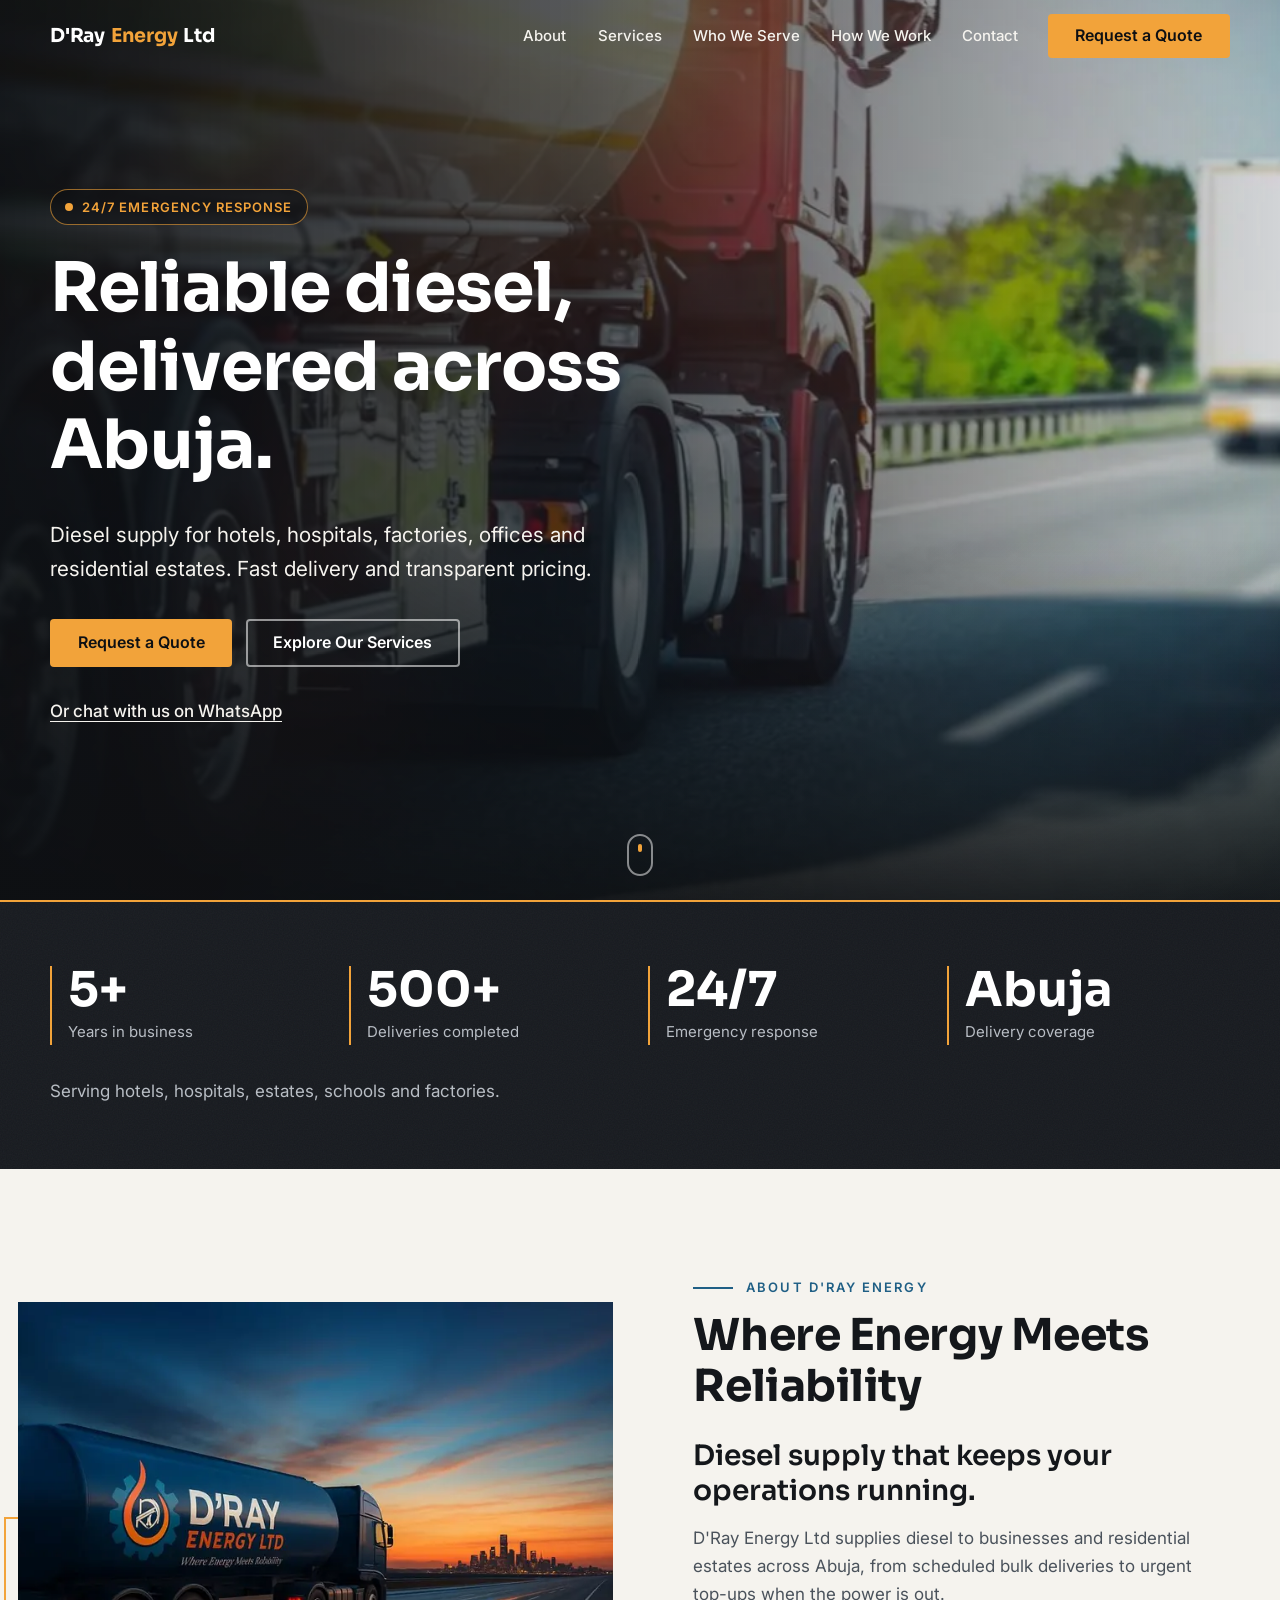
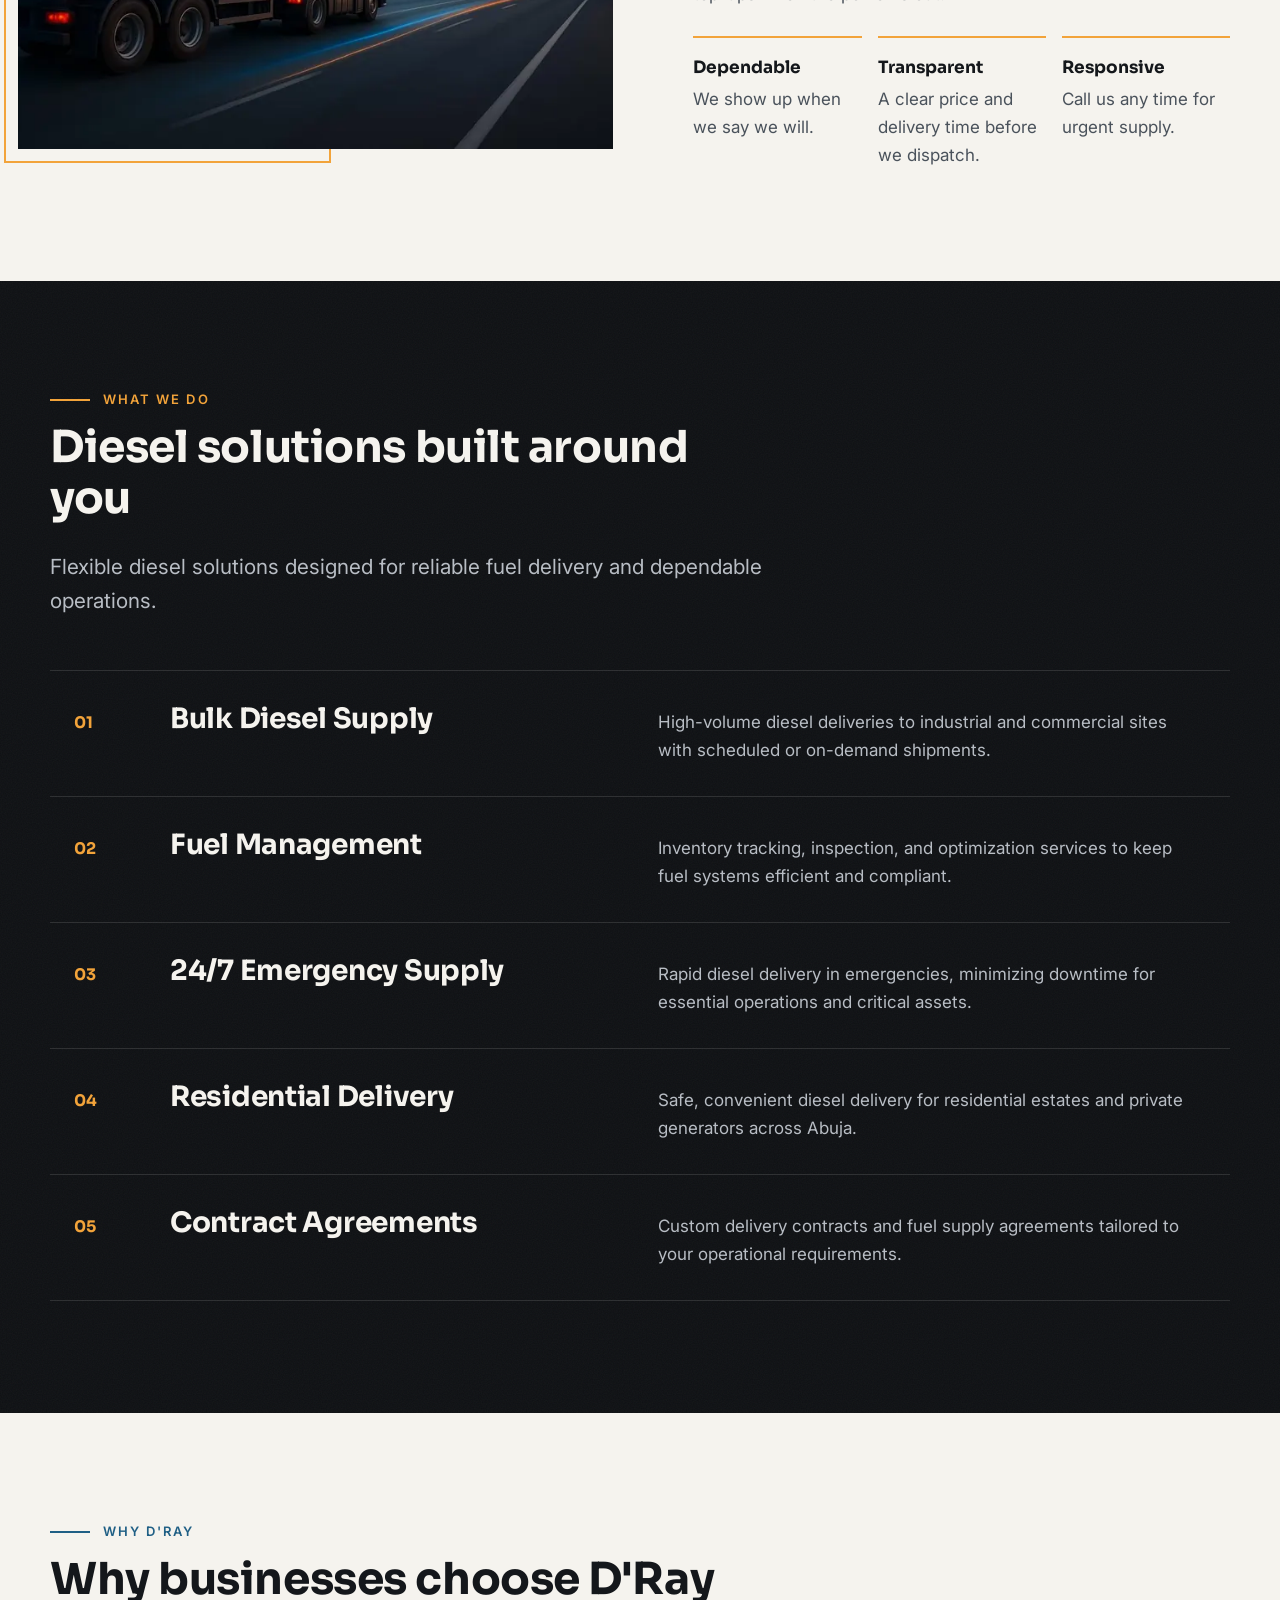
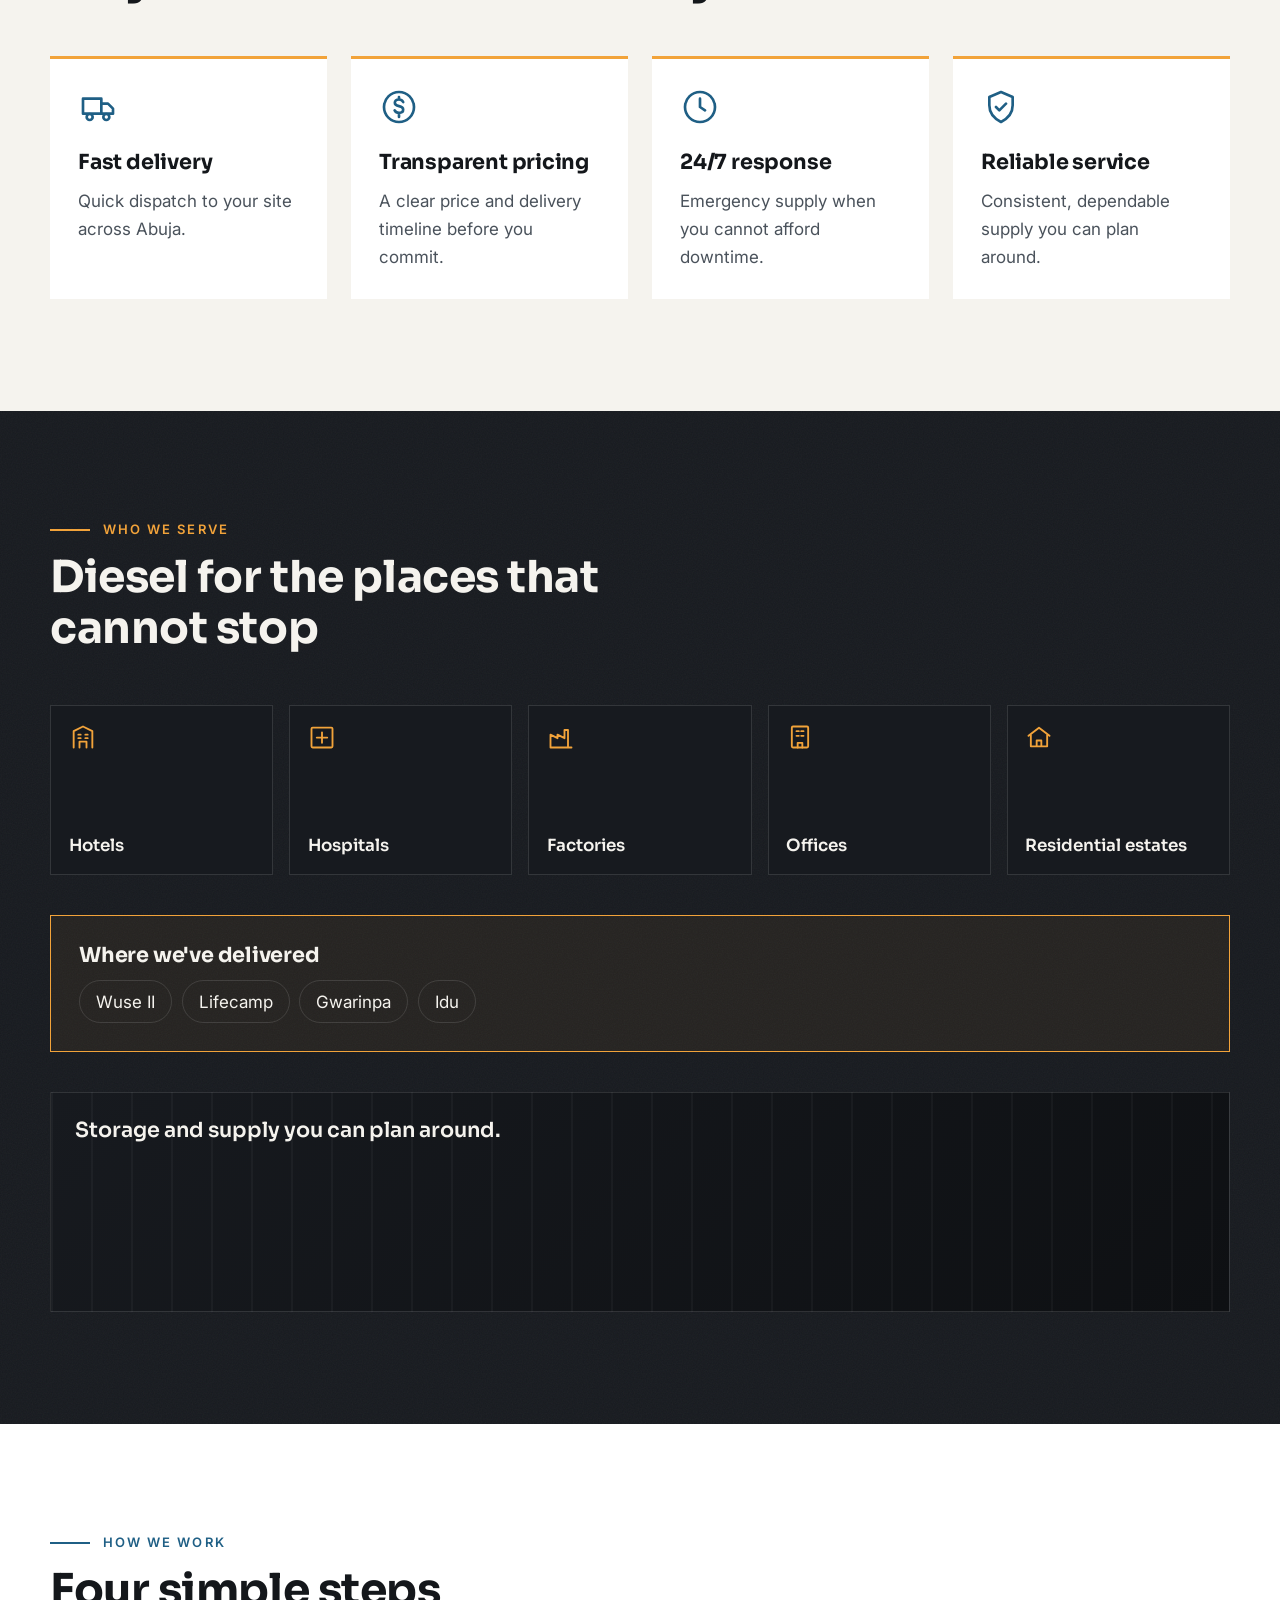
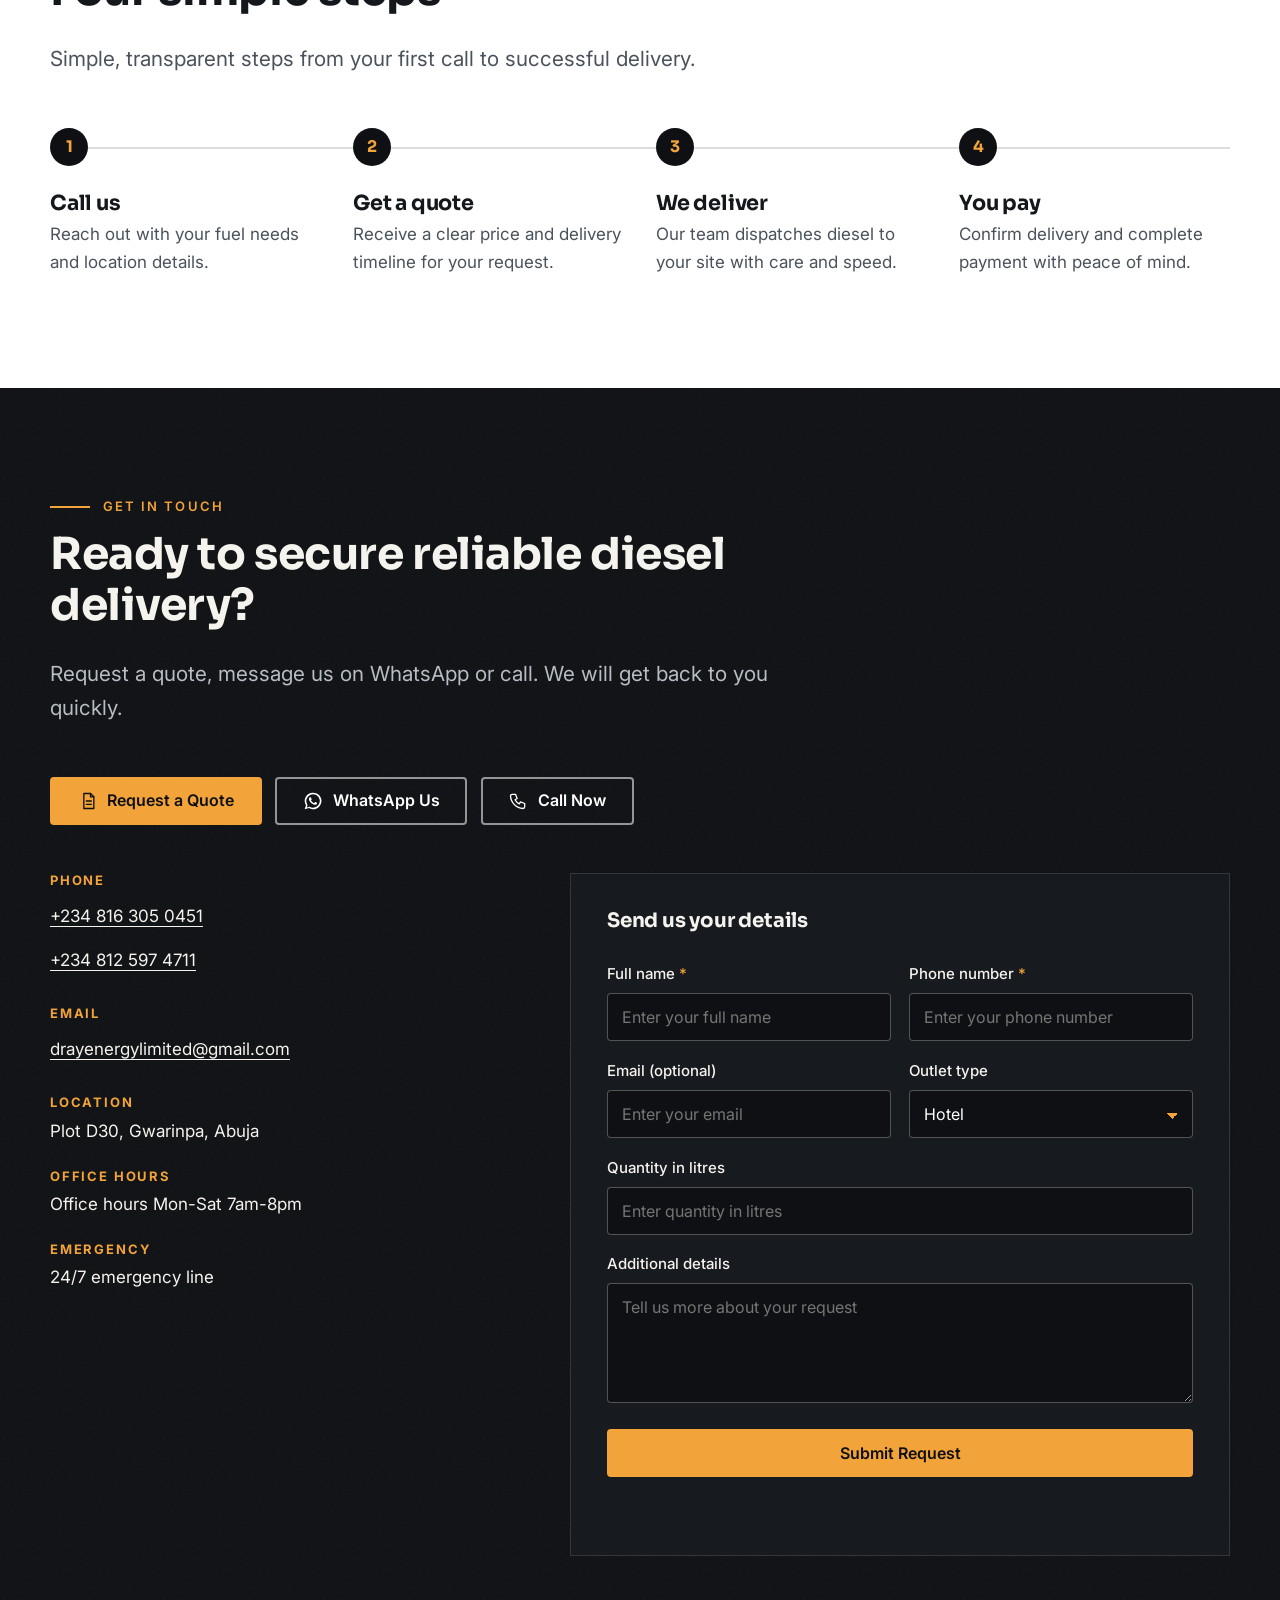
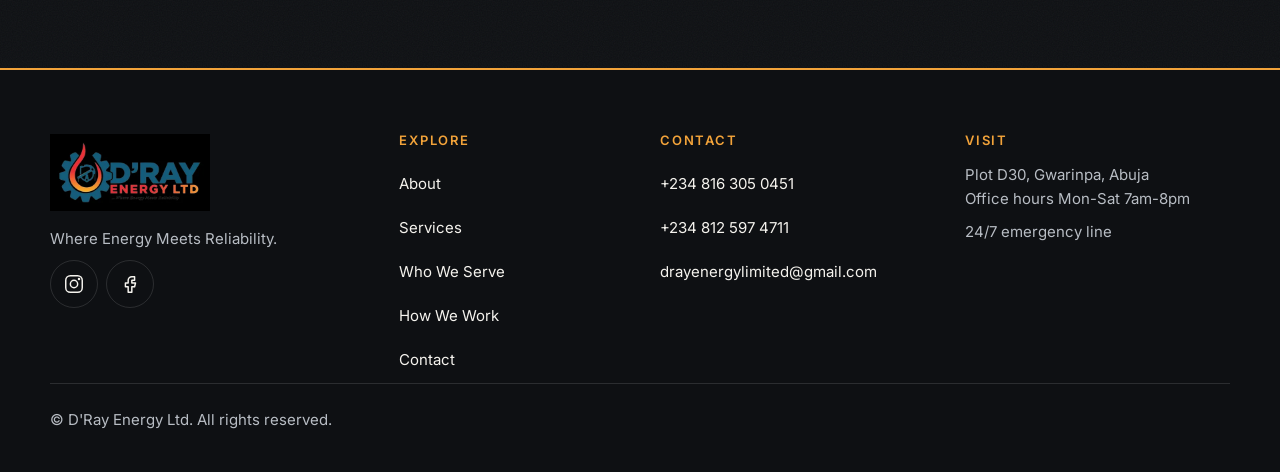
==== commit afd204ac: "fix: set js class from main.js, fix eyebrow/tagline colours, inert page behind menu" ====
--- a/index.html
+++ b/index.html
@@ -24,7 +24,6 @@
 <link rel="preconnect" href="https://fonts.gstatic.com" crossorigin>
 <link rel="stylesheet" href="https://fonts.googleapis.com/css2?family=Inter:wght@400;500&amp;family=Sora:wght@600;700&amp;display=swap">
 <link rel="stylesheet" href="css/styles.css">
-<script>document.documentElement.classList.add("js");</script>
 <script type="application/ld+json">
 {
   "@context": "https://schema.org",
--- a/css/styles.css
+++ b/css/styles.css
@@ -103,6 +103,9 @@
 .lead { font-size: var(--step-1); max-width: 60ch; }
 .section--dark .lead, .section--surface .lead, .section--dark p, .section--surface p { color: var(--muted-dark); }
 .section--light p, .section--white p { color: var(--muted-light); }
+.section--dark p.eyebrow, .section--surface p.eyebrow { color: var(--amber); }
+.section--light p.eyebrow, .section--white p.eyebrow { color: var(--blue); }
+.section--light p.tagline, .section--white p.tagline { color: var(--ink); }
 .section-head { margin-bottom: clamp(2rem, 4vw, 3.5rem); }
 
 /* Nav */
